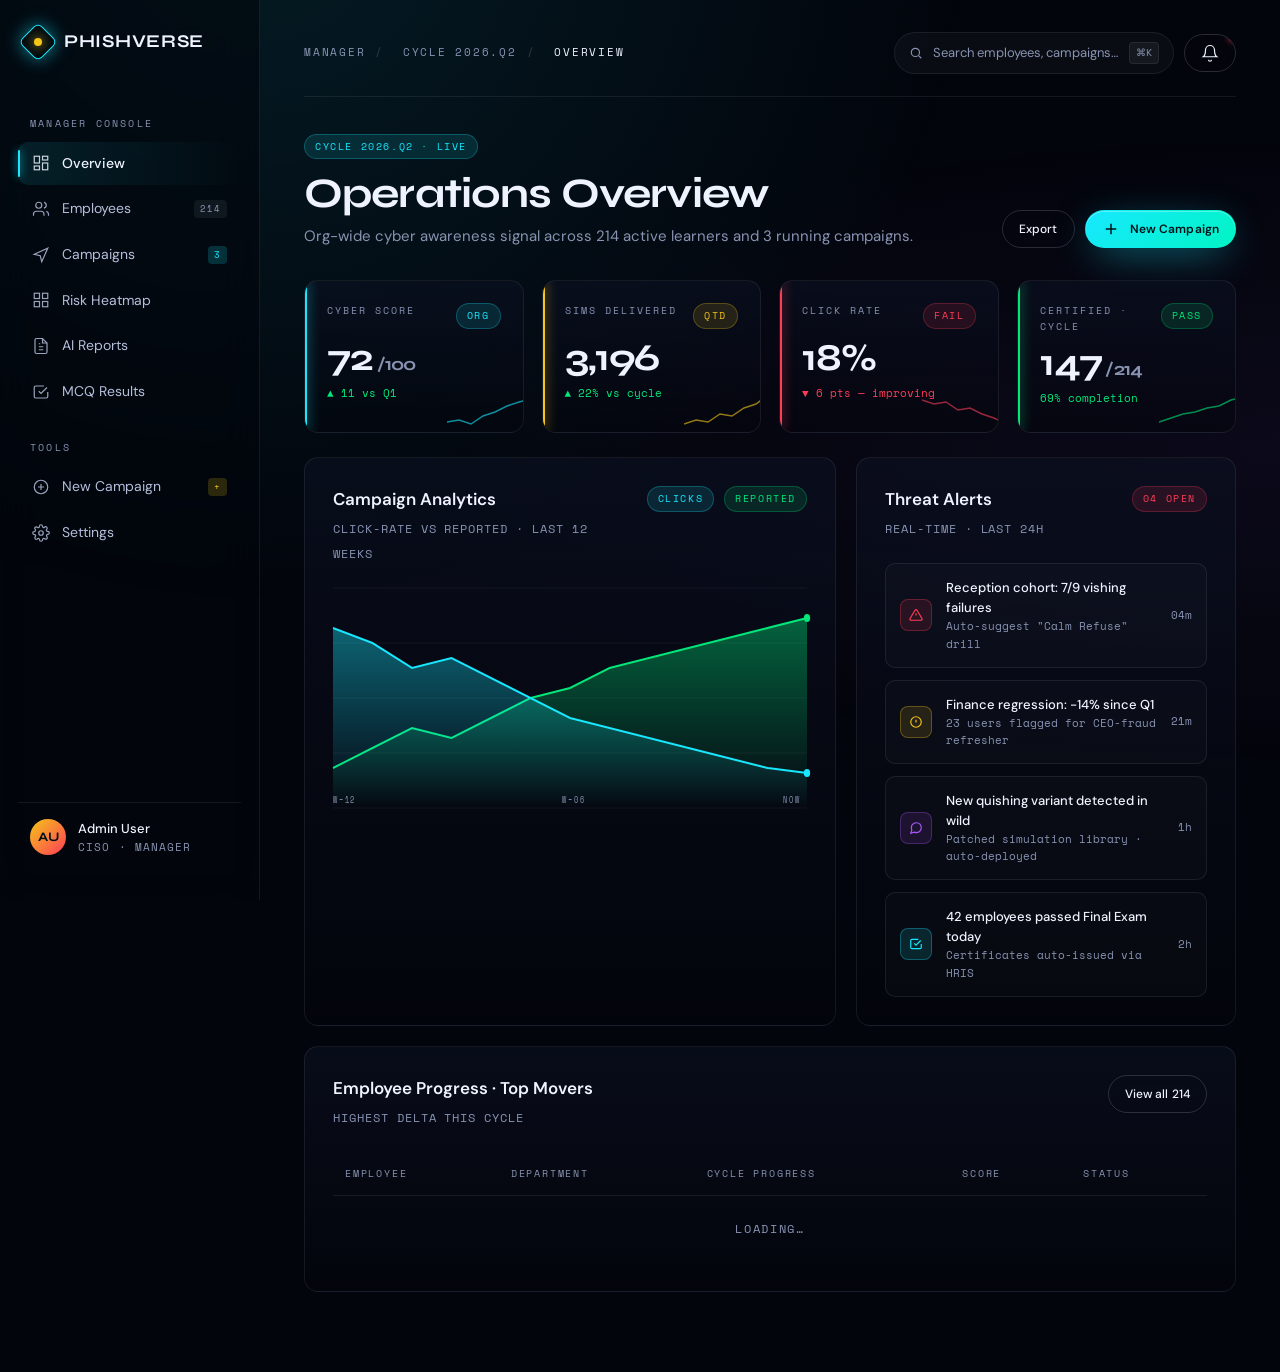
==== admin.html @ 8684eb07 "Phase 10: ML analytics + risk prediction integration" ====
<!doctype html>
<html lang="en">
<head>
<meta charset="utf-8" />
<meta name="viewport" content="width=device-width,initial-scale=1" />
<title>PHISHVERSE — Manager Portal</title>

<link rel="preconnect" href="https://fonts.googleapis.com" />
<link rel="preconnect" href="https://fonts.gstatic.com" crossorigin />
<link href="https://fonts.googleapis.com/css2?family=Syne:wght@500;600;700;800&family=DM+Sans:wght@400;500;600;700&family=Space+Mono:wght@400;700&display=swap" rel="stylesheet" />

<link rel="stylesheet" href="styles.css" />

<style>
  /* admin-specific */
  .kpi-grid {
    display: grid;
    grid-template-columns: repeat(4, 1fr);
    gap: 18px;
    margin-bottom: 24px;
  }
  @media (max-width: 1100px) { .kpi-grid { grid-template-columns: repeat(2, 1fr); } }
  @media (max-width: 600px)  { .kpi-grid { grid-template-columns: 1fr; } }

  .kpi {
    padding: 22px;
    border-radius: var(--radius-md);
    background: linear-gradient(180deg, rgba(11,16,32,0.7), rgba(3,5,12,0.5));
    border: 1px solid var(--line);
    position: relative;
    overflow: hidden;
  }
  .kpi::before {
    content: '';
    position: absolute;
    top: 0; left: 0;
    width: 2px; height: 100%;
    background: var(--cyan);
    box-shadow: 0 0 12px var(--cyan);
  }
  .kpi.gold::before { background: var(--gold); box-shadow: 0 0 12px var(--gold); }
  .kpi.green::before { background: var(--green); box-shadow: 0 0 12px var(--green); }
  .kpi.red::before { background: var(--red); box-shadow: 0 0 12px var(--red); }
  .kpi-top { display: flex; justify-content: space-between; align-items: flex-start; }
  .kpi-label { font-family: var(--font-mono); font-size: 10px; letter-spacing: 0.2em; text-transform: uppercase; color: var(--muted); }
  .kpi-val { font-family: var(--font-display); font-size: 38px; font-weight: 700; letter-spacing: -0.02em; margin-top: 10px; line-height: 1; }
  .kpi-trend { font-family: var(--font-mono); font-size: 11px; color: var(--green); margin-top: 8px; display: inline-flex; align-items: center; gap: 4px; }
  .kpi-trend.down { color: var(--red); }
  .kpi-spark { position: absolute; right: -4px; bottom: 0; opacity: 0.6; }

  .panel-grid {
    display: grid;
    grid-template-columns: 1.4fr 1fr;
    gap: 20px;
  }
  @media (max-width: 1100px) { .panel-grid { grid-template-columns: 1fr; } }

  /* Risk heatmap blocks */
  .heatmap {
    display: grid;
    grid-template-columns: repeat(5, 1fr);
    gap: 10px;
  }
  .heat-cell {
    aspect-ratio: 1.4 / 1;
    border-radius: 10px;
    padding: 14px;
    display: flex;
    flex-direction: column;
    justify-content: space-between;
    border: 1px solid var(--line);
    transition: transform 0.25s, border-color 0.25s;
    cursor: none;
    position: relative;
    overflow: hidden;
  }
  .heat-cell:hover { transform: translateY(-3px); }
  .heat-cell .dep { font-size: 13px; font-weight: 500; }
  .heat-cell .pct { font-family: var(--font-display); font-size: 28px; font-weight: 700; }
  .heat-cell .micro { font-family: var(--font-mono); font-size: 10px; letter-spacing: 0.12em; text-transform: uppercase; opacity: 0.7; }
  .heat-cell.t5 { background: linear-gradient(180deg, rgba(255,61,87,0.22), rgba(255,61,87,0.06)); border-color: rgba(255,61,87,0.5); color: #FFE5EA; }
  .heat-cell.t5 .pct { color: var(--red); }
  .heat-cell.t4 { background: linear-gradient(180deg, rgba(245,197,24,0.22), rgba(245,197,24,0.04)); border-color: rgba(245,197,24,0.5); color: #FFF1B8; }
  .heat-cell.t4 .pct { color: var(--gold); }
  .heat-cell.t3 { background: linear-gradient(180deg, rgba(168,85,247,0.18), rgba(168,85,247,0.04)); border-color: rgba(168,85,247,0.4); color: #ECDDFE; }
  .heat-cell.t3 .pct { color: var(--purple); }
  .heat-cell.t2 { background: linear-gradient(180deg, rgba(24,232,255,0.16), rgba(24,232,255,0.04)); border-color: rgba(24,232,255,0.4); color: #DDF7FF; }
  .heat-cell.t2 .pct { color: var(--cyan); }
  .heat-cell.t1 { background: linear-gradient(180deg, rgba(0,232,122,0.18), rgba(0,232,122,0.04)); border-color: rgba(0,232,122,0.4); color: #D7FBE7; }
  .heat-cell.t1 .pct { color: var(--green); }
  @media (max-width: 900px) { .heatmap { grid-template-columns: repeat(2, 1fr); } }

  /* Tables */
  .data-table {
    width: 100%;
    border-collapse: collapse;
    font-size: 13px;
  }
  .data-table th {
    text-align: left;
    font-family: var(--font-mono);
    font-size: 10px;
    letter-spacing: 0.18em;
    text-transform: uppercase;
    color: var(--muted);
    font-weight: 400;
    padding: 14px 12px;
    border-bottom: 1px solid var(--line);
  }
  .data-table td {
    padding: 14px 12px;
    border-bottom: 1px solid var(--line);
    vertical-align: middle;
  }
  .data-table tr:hover td { background: rgba(239,243,255,0.02); }
  .data-table .uname { display: flex; align-items: center; gap: 12px; }
  .data-table .uname .av {
    width: 32px; height: 32px;
    border-radius: 50%;
    display: grid; place-items: center;
    font-family: var(--font-display);
    font-size: 12px;
    color: #001218;
    font-weight: 700;
    flex-shrink: 0;
  }
  .data-table .uname .name-block .nm { font-weight: 500; }
  .data-table .uname .name-block .em { font-size: 11px; color: var(--muted); font-family: var(--font-mono); }
  .mini-bar {
    height: 4px;
    width: 80px;
    background: rgba(239,243,255,0.08);
    border-radius: 999px;
    overflow: hidden;
    display: inline-block;
    vertical-align: middle;
    margin-right: 8px;
  }
  .mini-bar > i { display: block; height: 100%; border-radius: 999px; }

  /* Threat feed */
  .feed { display: flex; flex-direction: column; gap: 12px; }
  .feed-item {
    display: grid;
    grid-template-columns: 32px 1fr auto;
    gap: 14px;
    align-items: center;
    padding: 14px;
    border-radius: 10px;
    background: rgba(239,243,255,0.02);
    border: 1px solid var(--line);
  }
  .feed-icon {
    width: 32px; height: 32px;
    border-radius: 8px;
    display: grid; place-items: center;
    flex-shrink: 0;
  }
  .feed-item .ttl { font-size: 13px; font-weight: 500; }
  .feed-item .when { font-family: var(--font-mono); font-size: 11px; color: var(--muted); }

  /* Sparkline */
  .chart {
    height: 220px;
    position: relative;
  }
  .chart svg { width: 100%; height: 100%; overflow: visible; }
  .chart .grid line { stroke: rgba(239,243,255,0.06); }
  .chart .axis-label { font-family: var(--font-mono); font-size: 9px; letter-spacing: 0.2em; fill: var(--muted); text-transform: uppercase; }

  .screen { display: none; }
  .screen.show { display: block; animation: rise 0.4s cubic-bezier(.2,.7,.2,1); }

  .grid-two { display: grid; grid-template-columns: 1fr 1fr; gap: 20px; }
  .grid-three { display: grid; grid-template-columns: repeat(3, 1fr); gap: 18px; }
  @media (max-width: 900px) { .grid-two, .grid-three { grid-template-columns: 1fr; } }

  /* New campaign builder */
  .builder-grid { display: grid; grid-template-columns: 1.4fr 1fr; gap: 24px; }
  @media (max-width: 1100px) { .builder-grid { grid-template-columns: 1fr; } }

  .chip-group { display: flex; flex-wrap: wrap; gap: 8px; }
  .chip {
    padding: 9px 14px;
    border-radius: 999px;
    border: 1px solid var(--line);
    background: rgba(239,243,255,0.02);
    font-size: 12px;
    color: var(--text);
    font-family: inherit;
    cursor: none;
    transition: all 0.2s;
  }
  .chip:hover { background: rgba(239,243,255,0.06); }
  .chip.on {
    background: rgba(24,232,255,0.12);
    border-color: rgba(24,232,255,0.5);
    color: var(--cyan);
    box-shadow: 0 0 12px rgba(24,232,255,0.2);
  }

  .difficulty-row { display: flex; gap: 8px; }
  .difficulty-row .chip { flex: 1; text-align: center; }

  .ai-preview {
    padding: 24px;
    border-radius: var(--radius-md);
    background:
      radial-gradient(circle at 100% 0%, rgba(168,85,247,0.12), transparent 60%),
      linear-gradient(180deg, rgba(11,16,32,0.8), rgba(3,5,12,0.6));
    border: 1px solid rgba(168,85,247,0.25);
    position: relative;
    overflow: hidden;
    min-height: 100%;
  }
  .ai-preview h4 { font-family: var(--font-body); font-size: 14px; font-weight: 600; margin-bottom: 10px; }
  .ai-preview .mono-body {
    font-family: var(--font-mono);
    font-size: 12px;
    line-height: 1.9;
    color: #C7D0E8;
    letter-spacing: 0.02em;
    margin: 14px 0;
  }
  .ai-preview .typing::after {
    content: '_';
    color: var(--cyan);
    animation: blink 1s steps(1) infinite;
  }
  @keyframes blink { 50% { opacity: 0; } }

  /* MCQ results bars */
  .question-row {
    display: grid;
    grid-template-columns: 80px 1fr 80px 80px;
    align-items: center;
    gap: 16px;
    padding: 14px 0;
    border-bottom: 1px solid var(--line);
    font-size: 13px;
  }
  .question-row:last-child { border-bottom: none; }
  .question-row .q-num { font-family: var(--font-mono); font-size: 11px; color: var(--muted); }
  .question-row .q-bar-wrap { display: flex; flex-direction: column; gap: 4px; }
  .question-row .q-stats { font-family: var(--font-mono); font-size: 10px; letter-spacing: 0.12em; color: var(--muted); }

  /* Settings */
  .setting-row {
    display: grid;
    grid-template-columns: 1fr auto;
    align-items: center;
    gap: 20px;
    padding: 18px 0;
    border-bottom: 1px solid var(--line);
  }
  .setting-row:last-child { border-bottom: none; }
  .setting-row .title { font-size: 14px; font-weight: 500; }
  .setting-row .desc { font-size: 12px; color: var(--muted); margin-top: 2px; }
  .toggle {
    width: 42px; height: 24px;
    background: rgba(239,243,255,0.08);
    border-radius: 999px;
    position: relative;
    cursor: none;
    border: 1px solid var(--line);
    transition: background 0.2s;
  }
  .toggle::after {
    content: '';
    position: absolute;
    top: 2px; left: 2px;
    width: 18px; height: 18px;
    background: var(--text);
    border-radius: 50%;
    transition: left 0.2s, background 0.2s;
  }
  .toggle.on { background: rgba(24,232,255,0.3); border-color: rgba(24,232,255,0.4); }
  .toggle.on::after { left: 20px; background: var(--cyan); box-shadow: 0 0 8px var(--cyan); }

  .hamb {
    display: none;
    width: 36px; height: 36px;
    border-radius: 8px;
    border: 1px solid var(--line);
    background: transparent;
    color: var(--text);
    place-items: center;
  }
  @media (max-width: 760px) { .hamb { display: grid; } }
</style>
</head>
<body>

<div class="portal-shell">

  <!-- ───── Sidebar ───── -->
  <aside class="sidebar">
    <a href="index.html" class="brand">
      <span class="brand-mark"></span>
      <span>PHISHVERSE</span>
    </a>

    <div class="sidebar-section">Manager Console</div>
    <a href="#overview" class="sidebar-link nav-item active" data-screen="overview">
      <svg viewBox="0 0 24 24" fill="none" stroke="currentColor" stroke-width="1.6"><rect x="3" y="3" width="7" height="9"/><rect x="14" y="3" width="7" height="5"/><rect x="14" y="12" width="7" height="9"/><rect x="3" y="16" width="7" height="5"/></svg>
      Overview
    </a>
    <a href="#employees" class="sidebar-link nav-item" data-screen="employees">
      <svg viewBox="0 0 24 24" fill="none" stroke="currentColor" stroke-width="1.6"><path d="M16 21v-2a4 4 0 00-4-4H6a4 4 0 00-4 4v2"/><circle cx="9" cy="7" r="4"/><path d="M22 21v-2a4 4 0 00-3-3.87M16 3.13a4 4 0 010 7.75"/></svg>
      Employees
      <span class="badge">214</span>
    </a>
    <a href="#campaigns" class="sidebar-link nav-item" data-screen="campaigns">
      <svg viewBox="0 0 24 24" fill="none" stroke="currentColor" stroke-width="1.6"><path d="M3 11l18-8-8 18-2-8-8-2z"/></svg>
      Campaigns
      <span class="badge active">3</span>
    </a>
    <a href="#heatmap" class="sidebar-link nav-item" data-screen="heatmap">
      <svg viewBox="0 0 24 24" fill="none" stroke="currentColor" stroke-width="1.6"><rect x="3" y="3" width="7" height="7"/><rect x="14" y="3" width="7" height="7"/><rect x="3" y="14" width="7" height="7"/><rect x="14" y="14" width="7" height="7"/></svg>
      Risk Heatmap
    </a>
    <a href="#reports" class="sidebar-link nav-item" data-screen="reports">
      <svg viewBox="0 0 24 24" fill="none" stroke="currentColor" stroke-width="1.6"><path d="M14 2H6a2 2 0 00-2 2v16a2 2 0 002 2h12a2 2 0 002-2V8z"/><path d="M14 2v6h6M9 13h6M9 17h6M9 9h2"/></svg>
      AI Reports
    </a>
    <a href="#mcq" class="sidebar-link nav-item" data-screen="mcq">
      <svg viewBox="0 0 24 24" fill="none" stroke="currentColor" stroke-width="1.6"><path d="M9 11l3 3 8-8"/><path d="M21 12v6a2 2 0 01-2 2H5a2 2 0 01-2-2V6a2 2 0 012-2h11"/></svg>
      MCQ Results
    </a>

    <div class="sidebar-section">Tools</div>
    <a href="#new" class="sidebar-link nav-item" data-screen="new">
      <svg viewBox="0 0 24 24" fill="none" stroke="currentColor" stroke-width="1.6"><circle cx="12" cy="12" r="9"/><path d="M12 8v8M8 12h8"/></svg>
      New Campaign
      <span class="badge" style="background:rgba(245,197,24,0.18); color:var(--gold);">+</span>
    </a>
    <a href="#settings" class="sidebar-link nav-item" data-screen="settings">
      <svg viewBox="0 0 24 24" fill="none" stroke="currentColor" stroke-width="1.6"><circle cx="12" cy="12" r="3"/><path d="M19.4 15a1.65 1.65 0 00.33 1.82l.06.06a2 2 0 11-2.83 2.83l-.06-.06a1.65 1.65 0 00-1.82-.33 1.65 1.65 0 00-1 1.51V21a2 2 0 11-4 0v-.09a1.65 1.65 0 00-1-1.51 1.65 1.65 0 00-1.82.33l-.06.06a2 2 0 11-2.83-2.83l.06-.06a1.65 1.65 0 00.33-1.82 1.65 1.65 0 00-1.51-1H3a2 2 0 110-4h.09a1.65 1.65 0 001.51-1 1.65 1.65 0 00-.33-1.82l-.06-.06a2 2 0 112.83-2.83l.06.06a1.65 1.65 0 001.82.33h0a1.65 1.65 0 001-1.51V3a2 2 0 114 0v.09a1.65 1.65 0 001 1.51h0a1.65 1.65 0 001.82-.33l.06-.06a2 2 0 112.83 2.83l-.06.06a1.65 1.65 0 00-.33 1.82v0a1.65 1.65 0 001.51 1H21a2 2 0 110 4h-.09a1.65 1.65 0 00-1.51 1z"/></svg>
      Settings
    </a>

    <div class="sidebar-footer">
      <div class="avatar" style="background: linear-gradient(135deg, var(--gold), var(--red));">AU</div>
      <div>
        <div class="name">Admin User</div>
        <div class="role">CISO · Manager</div>
      </div>
    </div>
  </aside>

  <!-- ───── Main ───── -->
  <main class="portal-main">

    <div class="portal-topbar">
      <div style="display:flex; gap:14px; align-items:center;">
        <button class="hamb" onclick="PV.toggleSidebar()" aria-label="Menu">
          <svg width="18" height="18" viewBox="0 0 24 24" fill="none" stroke="currentColor" stroke-width="2"><path d="M3 6h18M3 12h18M3 18h18"/></svg>
        </button>
        <div class="crumbs">
          <span>Manager</span><span class="sep">/</span>
          <span>Cycle 2026.Q2</span><span class="sep">/</span>
          <span class="cur" id="crumbCur">Overview</span>
        </div>
      </div>
      <div style="display:flex; gap:10px; align-items:center;">
        <div class="search-pill">
          <svg width="14" height="14" viewBox="0 0 24 24" fill="none" stroke="currentColor" stroke-width="2"><circle cx="11" cy="11" r="7"/><path d="M21 21l-4-4"/></svg>
          <span>Search employees, campaigns…</span>
          <kbd>⌘K</kbd>
        </div>
        <button class="btn ghost sm" style="position:relative;">
          <svg class="btn-icon" viewBox="0 0 24 24" fill="none" stroke="currentColor" stroke-width="1.6"><path d="M6 8a6 6 0 0112 0c0 7 3 9 3 9H3s3-2 3-9"/><path d="M10 21a2 2 0 004 0"/></svg>
          <span style="position:absolute; top:-2px; right:-2px; width:8px; height:8px; background:var(--red); border-radius:50%; box-shadow: 0 0 6px var(--red);"></span>
        </button>
      </div>
    </div>

    <!-- ────── OVERVIEW ────── -->
    <section class="screen show" id="screen-overview">
      <div class="page-head">
        <div>
          <span class="tag cyan">CYCLE 2026.Q2 · LIVE</span>
          <h1 style="margin-top:14px;">Operations Overview</h1>
          <p class="lede">Org-wide cyber awareness signal across 214 active learners and 3 running campaigns.</p>
        </div>
        <div class="page-head-actions">
          <button class="btn ghost sm">Export</button>
          <button class="btn primary sm" onclick="showScreen('new')">
            <svg class="btn-icon" viewBox="0 0 24 24" fill="none" stroke="currentColor" stroke-width="2"><path d="M12 5v14M5 12h14"/></svg>
            New Campaign
          </button>
        </div>
      </div>

      <!-- KPIs -->
      <div class="kpi-grid">
        <div class="kpi reveal">
          <div class="kpi-top"><span class="kpi-label">CYBER SCORE</span><span class="tag cyan">ORG</span></div>
          <div class="kpi-val"><span data-counter data-target="72">0</span><span style="color:var(--muted); font-size:18px;"> /100</span></div>
          <div class="kpi-trend">▲ 11 vs Q1</div>
          <svg class="kpi-spark" width="80" height="40" viewBox="0 0 80 40"><polyline points="0,30 12,28 24,32 36,24 48,20 60,14 72,10 80,8" fill="none" stroke="var(--cyan)" stroke-width="1.5" /></svg>
        </div>
        <div class="kpi gold reveal delay-1">
          <div class="kpi-top"><span class="kpi-label">SIMS DELIVERED</span><span class="tag gold">QTD</span></div>
          <div class="kpi-val"><span data-counter data-target="3210">0</span></div>
          <div class="kpi-trend">▲ 22% vs cycle</div>
          <svg class="kpi-spark" width="80" height="40" viewBox="0 0 80 40"><polyline points="0,32 12,28 24,30 36,22 48,24 60,16 72,12 80,6" fill="none" stroke="var(--gold)" stroke-width="1.5" /></svg>
        </div>
        <div class="kpi red reveal delay-2">
          <div class="kpi-top"><span class="kpi-label">CLICK RATE</span><span class="tag red">FAIL</span></div>
          <div class="kpi-val"><span data-counter data-target="18" data-suffix="%">0%</span></div>
          <div class="kpi-trend down">▼ 6 pts &mdash; improving</div>
          <svg class="kpi-spark" width="80" height="40" viewBox="0 0 80 40"><polyline points="0,8 12,12 24,10 36,18 48,16 60,22 72,26 80,30" fill="none" stroke="var(--red)" stroke-width="1.5" /></svg>
        </div>
        <div class="kpi green reveal delay-3">
          <div class="kpi-top"><span class="kpi-label">CERTIFIED · CYCLE</span><span class="tag green">PASS</span></div>
          <div class="kpi-val"><span data-counter data-target="148">0</span><span style="color:var(--muted); font-size:18px;"> /214</span></div>
          <div class="kpi-trend">69% completion</div>
          <svg class="kpi-spark" width="80" height="40" viewBox="0 0 80 40"><polyline points="0,30 12,26 24,22 36,20 48,16 60,14 72,8 80,6" fill="none" stroke="var(--green)" stroke-width="1.5" /></svg>
        </div>
      </div>

      <div class="panel-grid">
        <!-- Campaign chart -->
        <div class="card reveal">
          <div class="card-head"><div><h3>Campaign Analytics</h3><span class="sub">Click-rate vs reported · last 12 weeks</span></div>
            <div style="display:flex; gap:10px;">
              <span class="tag cyan">CLICKS</span>
              <span class="tag green">REPORTED</span>
            </div>
          </div>
          <div class="chart">
            <svg viewBox="0 0 600 220" preserveAspectRatio="none">
              <defs>
                <linearGradient id="grdClick" x1="0" x2="0" y1="0" y2="1">
                  <stop offset="0" stop-color="rgba(24,232,255,0.4)"/>
                  <stop offset="1" stop-color="rgba(24,232,255,0)"/>
                </linearGradient>
                <linearGradient id="grdRep" x1="0" x2="0" y1="0" y2="1">
                  <stop offset="0" stop-color="rgba(0,232,122,0.4)"/>
                  <stop offset="1" stop-color="rgba(0,232,122,0)"/>
                </linearGradient>
              </defs>
              <g class="grid">
                <line x1="0" y1="0" x2="600" y2="0"/>
                <line x1="0" y1="55" x2="600" y2="55"/>
                <line x1="0" y1="110" x2="600" y2="110"/>
                <line x1="0" y1="165" x2="600" y2="165"/>
                <line x1="0" y1="220" x2="600" y2="220" stroke="rgba(239,243,255,0.12)"/>
              </g>
              <!-- Reported area -->
              <path d="M0,180 L50,160 L100,140 L150,150 L200,130 L250,110 L300,100 L350,80 L400,70 L450,60 L500,50 L550,40 L600,30 L600,220 L0,220 Z" fill="url(#grdRep)"/>
              <path d="M0,180 L50,160 L100,140 L150,150 L200,130 L250,110 L300,100 L350,80 L400,70 L450,60 L500,50 L550,40 L600,30" fill="none" stroke="var(--green)" stroke-width="2"/>
              <!-- Click area -->
              <path d="M0,40 L50,55 L100,80 L150,70 L200,90 L250,110 L300,130 L350,140 L400,150 L450,160 L500,170 L550,180 L600,185 L600,220 L0,220 Z" fill="url(#grdClick)"/>
              <path d="M0,40 L50,55 L100,80 L150,70 L200,90 L250,110 L300,130 L350,140 L400,150 L450,160 L500,170 L550,180 L600,185" fill="none" stroke="var(--cyan)" stroke-width="2"/>
              <!-- end markers -->
              <circle cx="600" cy="30" r="4" fill="var(--green)"/>
              <circle cx="600" cy="185" r="4" fill="var(--cyan)"/>
              <!-- axis labels -->
              <g class="axis-label">
                <text x="0" y="215">W&minus;12</text>
                <text x="290" y="215">W&minus;06</text>
                <text x="570" y="215">NOW</text>
              </g>
            </svg>
          </div>
        </div>

        <!-- Threat feed -->
        <div class="card reveal delay-1">
          <div class="card-head"><div><h3>Threat Alerts</h3><span class="sub">Real-time · last 24h</span></div><span class="tag red">04 OPEN</span></div>
          <div class="feed">
            <div class="feed-item">
              <div class="feed-icon" style="background:rgba(255,61,87,0.12); color:var(--red); border:1px solid rgba(255,61,87,0.3);">
                <svg width="14" height="14" viewBox="0 0 24 24" fill="none" stroke="currentColor" stroke-width="2"><path d="M12 9v4M12 17h.01"/><path d="M10.29 3.86L1.82 18a2 2 0 001.71 3h16.94a2 2 0 001.71-3L13.71 3.86a2 2 0 00-3.42 0z"/></svg>
              </div>
              <div><div class="ttl">Reception cohort: 7/9 vishing failures</div><div class="when" style="color:var(--muted);">Auto-suggest "Calm Refuse" drill</div></div>
              <span class="when">04m</span>
            </div>
            <div class="feed-item">
              <div class="feed-icon" style="background:rgba(245,197,24,0.12); color:var(--gold); border:1px solid rgba(245,197,24,0.3);">
                <svg width="14" height="14" viewBox="0 0 24 24" fill="none" stroke="currentColor" stroke-width="2"><circle cx="12" cy="12" r="9"/><path d="M12 8v5M12 17h.01"/></svg>
              </div>
              <div><div class="ttl">Finance regression: &minus;14% since Q1</div><div class="when" style="color:var(--muted);">23 users flagged for CEO-fraud refresher</div></div>
              <span class="when">21m</span>
            </div>
            <div class="feed-item">
              <div class="feed-icon" style="background:rgba(168,85,247,0.12); color:var(--purple); border:1px solid rgba(168,85,247,0.3);">
                <svg width="14" height="14" viewBox="0 0 24 24" fill="none" stroke="currentColor" stroke-width="2"><path d="M21 11.5a8.38 8.38 0 01-.9 3.8 8.5 8.5 0 01-7.6 4.7 8.38 8.38 0 01-3.8-.9L3 21l1.9-5.7a8.38 8.38 0 01-.9-3.8 8.5 8.5 0 014.7-7.6 8.38 8.38 0 013.8-.9h.5a8.48 8.48 0 018 8v.5z"/></svg>
              </div>
              <div><div class="ttl">New quishing variant detected in wild</div><div class="when" style="color:var(--muted);">Patched simulation library &middot; auto-deployed</div></div>
              <span class="when">1h</span>
            </div>
            <div class="feed-item">
              <div class="feed-icon" style="background:rgba(24,232,255,0.12); color:var(--cyan); border:1px solid rgba(24,232,255,0.3);">
                <svg width="14" height="14" viewBox="0 0 24 24" fill="none" stroke="currentColor" stroke-width="2"><path d="M9 11l3 3 8-8"/><path d="M21 12v6a2 2 0 01-2 2H5a2 2 0 01-2-2V6a2 2 0 012-2h11"/></svg>
              </div>
              <div><div class="ttl">42 employees passed Final Exam today</div><div class="when" style="color:var(--muted);">Certificates auto-issued via HRIS</div></div>
              <span class="when">2h</span>
            </div>
          </div>
        </div>
      </div>

      <div style="margin-top: 20px;">
        <div class="card reveal">
          <div class="card-head"><div><h3>Employee Progress · Top Movers</h3><span class="sub">Highest delta this cycle</span></div><a href="#employees" class="btn ghost sm" onclick="showScreen('employees'); return false;">View all 214</a></div>
          <table class="data-table">
            <thead><tr><th>Employee</th><th>Department</th><th>Cycle progress</th><th>Score</th><th>Status</th></tr></thead>
            <tbody id="overviewEmpBody">
              <tr><td colspan="5" style="text-align:center;color:var(--muted);padding:24px;font-family:var(--font-mono);font-size:12px;letter-spacing:0.14em;">LOADING…</td></tr>
            </tbody>
          </table>
        </div>
      </div>
    </section>

    <!-- ────── EMPLOYEES ────── -->
    <section class="screen" id="screen-employees">
      <div class="page-head">
        <div>
          <span class="tag cyan">214 ACTIVE</span>
          <h1 style="margin-top:14px;">Employees</h1>
          <p class="lede">Full roster across the 2026.Q2 cycle. Filter by department, risk band, or progress.</p>
        </div>
        <div class="page-head-actions">
          <button class="btn ghost sm">Invite</button>
          <button class="btn primary sm">Export CSV</button>
        </div>
      </div>

      <div class="card" style="padding:18px; margin-bottom:18px;">
        <div style="display:flex; gap:8px; flex-wrap:wrap;">
          <button class="chip on">All · 214</button>
          <button class="chip">Finance · 42</button>
          <button class="chip">Reception · 18</button>
          <button class="chip">HR · 24</button>
          <button class="chip">IT · 36</button>
          <button class="chip">Marketing · 28</button>
          <button class="chip">Engineering · 66</button>
        </div>
      </div>

      <div class="card" style="padding:0; overflow:hidden;">
        <table class="data-table" style="width:100%;">
          <thead>
            <tr>
              <th style="padding-left:28px;">Employee</th>
              <th>Department</th>
              <th>Bias Profile</th>
              <th>Progress</th>
              <th>Score</th>
              <th>Stage</th>
              <th style="padding-right:28px;"></th>
            </tr>
          </thead>
          <tbody id="empBody"></tbody>
        </table>
      </div>
    </section>

    <!-- ────── CAMPAIGNS ────── -->
    <section class="screen" id="screen-campaigns">
      <div class="page-head">
        <div>
          <span class="tag gold">3 LIVE · 2 SCHEDULED</span>
          <h1 style="margin-top:14px;">Campaigns</h1>
          <p class="lede">AI-authored attack simulations scoped per department, attack type, and difficulty.</p>
        </div>
        <div class="page-head-actions">
          <button class="btn primary sm" onclick="showScreen('new')">
            <svg class="btn-icon" viewBox="0 0 24 24" fill="none" stroke="currentColor" stroke-width="2"><path d="M12 5v14M5 12h14"/></svg>
            New Campaign
          </button>
        </div>
      </div>

      <div class="grid-three">
        <article class="card glow-card" style="cursor:none;">
          <div class="card-head"><div><h3>Q2 Treasury Cohort</h3><span class="sub">Industry · Banking</span></div><span class="tag cyan">RUNNING</span></div>
          <div style="margin-bottom: 18px;"><span class="tag muted">CEO&nbsp;Fraud</span> <span class="tag muted">Vishing</span> <span class="tag muted">Quishing</span></div>
          <div style="display:flex; flex-direction:column; gap:14px;">
            <div>
              <div style="display:flex; justify-content:space-between; font-size:12px; margin-bottom:6px;"><span>Engaged</span><span class="mono" style="color:var(--cyan);">68 / 84</span></div>
              <div class="bar"><div class="bar-fill" data-w="81"></div></div>
            </div>
            <div>
              <div style="display:flex; justify-content:space-between; font-size:12px; margin-bottom:6px;"><span>Click rate</span><span class="mono" style="color:var(--red);">23%</span></div>
              <div class="bar"><div class="bar-fill red" data-w="23"></div></div>
            </div>
          </div>
          <div style="margin-top:18px; padding-top:14px; border-top:1px solid var(--line); font-family:var(--font-mono); font-size:11px; color:var(--muted); letter-spacing:0.1em;">DAY 7 / 14</div>
        </article>

        <article class="card glow-card">
          <div class="card-head"><div><h3>Reception · Voice Drills</h3><span class="sub">Industry · Hospitality</span></div><span class="tag red">CRITICAL</span></div>
          <div style="margin-bottom: 18px;"><span class="tag muted">Vishing</span> <span class="tag muted">HR&nbsp;Authority</span></div>
          <div style="display:flex; flex-direction:column; gap:14px;">
            <div>
              <div style="display:flex; justify-content:space-between; font-size:12px; margin-bottom:6px;"><span>Engaged</span><span class="mono" style="color:var(--cyan);">18 / 18</span></div>
              <div class="bar"><div class="bar-fill" data-w="100"></div></div>
            </div>
            <div>
              <div style="display:flex; justify-content:space-between; font-size:12px; margin-bottom:6px;"><span>Click rate</span><span class="mono" style="color:var(--red);">78%</span></div>
              <div class="bar"><div class="bar-fill red" data-w="78"></div></div>
            </div>
          </div>
          <div style="margin-top:18px; padding-top:14px; border-top:1px solid var(--line); font-family:var(--font-mono); font-size:11px; color:var(--muted); letter-spacing:0.1em;">DAY 11 / 14</div>
        </article>

        <article class="card glow-card">
          <div class="card-head"><div><h3>Marketing · Brand Spoof</h3><span class="sub">Industry · SaaS</span></div><span class="tag gold">RUNNING</span></div>
          <div style="margin-bottom: 18px;"><span class="tag muted">Email</span> <span class="tag muted">QR&nbsp;Phishing</span></div>
          <div style="display:flex; flex-direction:column; gap:14px;">
            <div>
              <div style="display:flex; justify-content:space-between; font-size:12px; margin-bottom:6px;"><span>Engaged</span><span class="mono" style="color:var(--cyan);">22 / 28</span></div>
              <div class="bar"><div class="bar-fill gold" data-w="78"></div></div>
            </div>
            <div>
              <div style="display:flex; justify-content:space-between; font-size:12px; margin-bottom:6px;"><span>Click rate</span><span class="mono" style="color:var(--gold);">42%</span></div>
              <div class="bar"><div class="bar-fill gold" data-w="42"></div></div>
            </div>
          </div>
          <div style="margin-top:18px; padding-top:14px; border-top:1px solid var(--line); font-family:var(--font-mono); font-size:11px; color:var(--muted); letter-spacing:0.1em;">DAY 4 / 10</div>
        </article>

        <article class="card" style="border-style:dashed; cursor:none;" onclick="showScreen('new')">
          <div style="display:flex; flex-direction:column; align-items:center; justify-content:center; height:100%; text-align:center; padding:24px;">
            <div style="width:48px; height:48px; border-radius:50%; border:1px solid var(--line-strong); display:grid; place-items:center; color:var(--cyan); margin-bottom:14px;">
              <svg width="20" height="20" viewBox="0 0 24 24" fill="none" stroke="currentColor" stroke-width="1.6"><path d="M12 5v14M5 12h14"/></svg>
            </div>
            <h3 style="font-size:16px; font-family:var(--font-body); font-weight:500;">Author a new campaign</h3>
            <p style="font-size:13px; color:var(--muted); margin-top:6px;">AI-generated · industry-aware · ready in 90 seconds.</p>
          </div>
        </article>

        <article class="card">
          <div class="card-head"><div><h3>Eng · USB Drop</h3><span class="sub">Industry · Software</span></div><span class="tag purple">SCHEDULED</span></div>
          <p style="font-size:13px; color:var(--muted); margin: 8px 0 18px;">Physical "lost" branded drives placed in HQ common areas. Telemetry via HID detection.</p>
          <div style="display:flex; justify-content:space-between; font-family: var(--font-mono); font-size: 11px; color: var(--muted); letter-spacing: 0.12em;">
            <span>STARTS · 02 JUN</span>
            <span>66 SEATS</span>
          </div>
        </article>

        <article class="card">
          <div class="card-head"><div><h3>HR · Bonus Wave</h3><span class="sub">Industry · Cross-functional</span></div><span class="tag purple">SCHEDULED</span></div>
          <p style="font-size:13px; color:var(--muted); margin: 8px 0 18px;">Authority + reward trigger pairing — fake payroll/bonus letters timed to review windows.</p>
          <div style="display:flex; justify-content:space-between; font-family: var(--font-mono); font-size: 11px; color: var(--muted); letter-spacing: 0.12em;">
            <span>STARTS · 09 JUN</span>
            <span>214 SEATS</span>
          </div>
        </article>
      </div>
    </section>

    <!-- ────── HEATMAP ────── -->
    <section class="screen" id="screen-heatmap">
      <div class="page-head">
        <div>
          <span class="tag red">5 RISK ZONES</span>
          <h1 style="margin-top:14px;">Risk Heatmap</h1>
          <p class="lede">Department-level exposure based on simulation engagement, lecture completion, and bias profile.</p>
        </div>
      </div>

      <div class="card">
        <div class="card-head"><div><h3>By Department · Cycle 2026.Q2</h3><span class="sub">Composite risk score · 0&ndash;100</span></div></div>

        <div class="heatmap">
          <div class="heat-cell t5"><div><div class="dep">Reception</div><div class="micro">18 seats</div></div><div class="pct">91%</div></div>
          <div class="heat-cell t5"><div><div class="dep">Finance</div><div class="micro">42 seats</div></div><div class="pct">88%</div></div>
          <div class="heat-cell t4"><div><div class="dep">Marketing</div><div class="micro">28 seats</div></div><div class="pct">74%</div></div>
          <div class="heat-cell t3"><div><div class="dep">HR</div><div class="micro">24 seats</div></div><div class="pct">62%</div></div>
          <div class="heat-cell t1"><div><div class="dep">IT</div><div class="micro">36 seats</div></div><div class="pct">35%</div></div>

          <div class="heat-cell t4"><div><div class="dep">Procurement</div><div class="micro">14 seats</div></div><div class="pct">69%</div></div>
          <div class="heat-cell t3"><div><div class="dep">Legal</div><div class="micro">9 seats</div></div><div class="pct">58%</div></div>
          <div class="heat-cell t2"><div><div class="dep">Sales</div><div class="micro">31 seats</div></div><div class="pct">47%</div></div>
          <div class="heat-cell t2"><div><div class="dep">Engineering</div><div class="micro">66 seats</div></div><div class="pct">41%</div></div>
          <div class="heat-cell t1"><div><div class="dep">SecOps</div><div class="micro">7 seats</div></div><div class="pct">14%</div></div>
        </div>

        <div style="display:flex; justify-content:space-between; margin-top: 28px; padding-top: 20px; border-top: 1px solid var(--line); font-family: var(--font-mono); font-size: 10px; letter-spacing: 0.2em; color: var(--muted);">
          <span><span style="display:inline-block; width:10px; height:10px; background:var(--green); border-radius:3px; margin-right:6px; vertical-align:middle;"></span>HARDENED 0&ndash;39</span>
          <span><span style="display:inline-block; width:10px; height:10px; background:var(--cyan); border-radius:3px; margin-right:6px; vertical-align:middle;"></span>STABLE 40&ndash;54</span>
          <span><span style="display:inline-block; width:10px; height:10px; background:var(--purple); border-radius:3px; margin-right:6px; vertical-align:middle;"></span>MONITOR 55&ndash;65</span>
          <span><span style="display:inline-block; width:10px; height:10px; background:var(--gold); border-radius:3px; margin-right:6px; vertical-align:middle;"></span>ELEVATED 66&ndash;79</span>
          <span><span style="display:inline-block; width:10px; height:10px; background:var(--red); border-radius:3px; margin-right:6px; vertical-align:middle;"></span>CRITICAL 80+</span>
        </div>
      </div>

      <div class="grid-two" style="margin-top: 20px;">
        <div class="card">
          <div class="card-head"><div><h3>Top 5 At-Risk Cohorts</h3><span class="sub">Action recommended</span></div></div>
          <div style="display:flex; flex-direction:column; gap:14px;">
            <div>
              <div style="display:flex; justify-content:space-between; font-size:13px; margin-bottom:8px;"><span>Reception · vishing</span><span class="mono" style="color:var(--red);">91</span></div>
              <div class="bar"><div class="bar-fill red" data-w="91"></div></div>
            </div>
            <div>
              <div style="display:flex; justify-content:space-between; font-size:13px; margin-bottom:8px;"><span>Finance · CEO fraud</span><span class="mono" style="color:var(--red);">88</span></div>
              <div class="bar"><div class="bar-fill red" data-w="88"></div></div>
            </div>
            <div>
              <div style="display:flex; justify-content:space-between; font-size:13px; margin-bottom:8px;"><span>Marketing · brand spoof</span><span class="mono" style="color:var(--gold);">74</span></div>
              <div class="bar"><div class="bar-fill gold" data-w="74"></div></div>
            </div>
            <div>
              <div style="display:flex; justify-content:space-between; font-size:13px; margin-bottom:8px;"><span>Procurement · vendor swap</span><span class="mono" style="color:var(--gold);">69</span></div>
              <div class="bar"><div class="bar-fill gold" data-w="69"></div></div>
            </div>
            <div>
              <div style="display:flex; justify-content:space-between; font-size:13px; margin-bottom:8px;"><span>HR · onboarding spoof</span><span class="mono" style="color:var(--purple);">62</span></div>
              <div class="bar"><div class="bar-fill purple" data-w="62"></div></div>
            </div>
          </div>
        </div>

        <div class="card">
          <div class="card-head"><div><h3>Bias Vectors · Org-wide</h3><span class="sub">Average across 214 learners</span></div></div>
          <div class="bias-row" style="display:grid; grid-template-columns:130px 1fr 60px; align-items:center; gap:16px; margin-bottom:18px;">
            <span style="font-size:13px;">Urgency</span>
            <div class="bar"><div class="bar-fill red" data-w="68"></div></div>
            <span class="mono" style="font-size:12px; color: var(--red); text-align:right;">68</span>
          </div>
          <div class="bias-row" style="display:grid; grid-template-columns:130px 1fr 60px; align-items:center; gap:16px; margin-bottom:18px;">
            <span style="font-size:13px;">Authority</span>
            <div class="bar"><div class="bar-fill gold" data-w="74"></div></div>
            <span class="mono" style="font-size:12px; color: var(--gold); text-align:right;">74</span>
          </div>
          <div class="bias-row" style="display:grid; grid-template-columns:130px 1fr 60px; align-items:center; gap:16px; margin-bottom:18px;">
            <span style="font-size:13px;">Reward</span>
            <div class="bar"><div class="bar-fill purple" data-w="51"></div></div>
            <span class="mono" style="font-size:12px; color: var(--purple); text-align:right;">51</span>
          </div>
          <div class="bias-row" style="display:grid; grid-template-columns:130px 1fr 60px; align-items:center; gap:16px;">
            <span style="font-size:13px;">Fear</span>
            <div class="bar"><div class="bar-fill green" data-w="32"></div></div>
            <span class="mono" style="font-size:12px; color: var(--green); text-align:right;">32</span>
          </div>
        </div>
      </div>
    </section>

    <!-- ────── AI REPORTS ────── -->
    <section class="screen" id="screen-reports">
      <div class="page-head">
        <div>
          <span class="tag purple">GPT&nbsp;ENGINE · ACTIVE</span>
          <h1 style="margin-top:14px;">AI Reports</h1>
          <p class="lede">Executive summaries auto-written for board, audit, and ISO 27001 reporting. Refreshed nightly.</p>
        </div>
        <div class="page-head-actions">
          <button class="btn ghost sm">Schedule Email</button>
          <button class="btn primary sm">Generate Now</button>
        </div>
      </div>

      <div class="card" style="margin-bottom:18px;">
        <div class="card-head">
          <div><h3>Executive Brief · Cycle 2026.Q2</h3><span class="sub">Auto-written · 22 May 2026 · 04:21 GMT</span></div>
          <div style="display:flex; gap:8px;"><span class="tag purple">GPT</span><span class="tag muted">v4.2</span></div>
        </div>
        <p style="font-size: 15px; line-height: 1.7; color: #C7D0E8; margin: 0 0 18px;">
          The organisation's composite cyber awareness score climbed from 61 to <strong style="color:var(--cyan);">72</strong> this cycle &mdash; an 18% improvement driven primarily by hardening across the Engineering and SecOps cohorts. Click-through on simulated email phishing fell to 18%, well below the 24% industry benchmark.
        </p>
        <p style="font-size: 15px; line-height: 1.7; color: #C7D0E8; margin: 0 0 18px;">
          Three risk pockets remain. <strong style="color:var(--red);">Reception</strong> (91) and <strong style="color:var(--red);">Finance</strong> (88) failed the majority of voice-cloned helpdesk drills, with median resistance time under 60 seconds. <strong style="color:var(--gold);">Marketing</strong> showed elevated quishing exposure following an offsite event.
        </p>
        <p style="font-size: 15px; line-height: 1.7; color: #C7D0E8; margin: 0;">
          Recommended action: deploy the "Calm Refuse" drill bundle to Reception and Finance, schedule a quishing refresher for Marketing post-conference, and queue the standard Q3 cycle for 01 July 2026.
        </p>

        <div style="display:flex; gap:10px; margin-top: 28px; padding-top: 20px; border-top: 1px solid var(--line);">
          <button class="btn ghost sm">Export PDF</button>
          <button class="btn ghost sm">Share with board</button>
          <button class="btn ghost sm" style="margin-left:auto;">
            <svg class="btn-icon" viewBox="0 0 24 24" fill="none" stroke="currentColor" stroke-width="1.6"><polyline points="3 7 12 13 21 7"/><path d="M3 7v10a2 2 0 002 2h14a2 2 0 002-2V7"/><path d="M3 7l9-5 9 5"/></svg>
            Open in Mail
          </button>
        </div>
      </div>

      <div class="grid-two">
        <div class="card">
          <div class="card-head"><div><h3>Top Recommendations</h3><span class="sub">Prioritised by impact &middot; AI</span></div></div>
          <ol style="margin:0; padding-left:18px; color:#C7D0E8; font-size: 14px; line-height: 1.8;">
            <li>Deploy <strong>Calm Refuse</strong> bundle to Reception &amp; Finance (est. impact: &minus;42% vishing fail rate).</li>
            <li>Trigger CEO-fraud refresher for 23 flagged Finance users (est. cycle gain: +9 score).</li>
            <li>Add quishing module to Marketing onboarding (est. impact: &minus;28% click rate at offsites).</li>
            <li>Promote SecOps cohort to peer-mentor tier for cross-department drills.</li>
          </ol>
        </div>
        <div class="card">
          <div class="card-head"><div><h3>Compliance Mapping</h3><span class="sub">Coverage per framework</span></div></div>
          <div style="display:flex; flex-direction:column; gap:14px;">
            <div><div style="display:flex; justify-content:space-between; font-size:13px; margin-bottom:6px;"><span>ISO 27001 · A.7.2.2</span><span class="mono" style="color:var(--green);">100%</span></div><div class="bar"><div class="bar-fill green" data-w="100"></div></div></div>
            <div><div style="display:flex; justify-content:space-between; font-size:13px; margin-bottom:6px;"><span>NIST CSF · PR.AT</span><span class="mono" style="color:var(--green);">94%</span></div><div class="bar"><div class="bar-fill green" data-w="94"></div></div></div>
            <div><div style="display:flex; justify-content:space-between; font-size:13px; margin-bottom:6px;"><span>SOC 2 · CC1.4</span><span class="mono" style="color:var(--cyan);">88%</span></div><div class="bar"><div class="bar-fill" data-w="88"></div></div></div>
            <div><div style="display:flex; justify-content:space-between; font-size:13px; margin-bottom:6px;"><span>GDPR · Art. 32</span><span class="mono" style="color:var(--gold);">76%</span></div><div class="bar"><div class="bar-fill gold" data-w="76"></div></div></div>
          </div>
        </div>
      </div>
    </section>

    <!-- ────── MCQ RESULTS ────── -->
    <section class="screen" id="screen-mcq">
      <div class="page-head">
        <div>
          <span class="tag cyan">12-QUESTION&nbsp;ADAPTIVE</span>
          <h1 style="margin-top:14px;">MCQ Results</h1>
          <p class="lede">Question-level performance across all certified employees this cycle.</p>
        </div>
      </div>

      <div class="kpi-grid">
        <div class="kpi">
          <span class="kpi-label">PASS RATE</span>
          <div class="kpi-val"><span data-counter data-target="83" data-suffix="%">0%</span></div>
          <div class="kpi-trend">▲ 6 pts</div>
        </div>
        <div class="kpi gold">
          <span class="kpi-label">MEDIAN SCORE</span>
          <div class="kpi-val"><span data-counter data-target="9.2" data-decimals="1">0</span><span style="color:var(--muted); font-size:18px;"> /12</span></div>
          <div class="kpi-trend">▲ 1.1</div>
        </div>
        <div class="kpi red">
          <span class="kpi-label">WORST QUESTION</span>
          <div class="kpi-val">Q07</div>
          <div class="kpi-trend down">38% correct</div>
        </div>
        <div class="kpi green">
          <span class="kpi-label">RETAKE RATE</span>
          <div class="kpi-val"><span data-counter data-target="11" data-suffix="%">0%</span></div>
          <div class="kpi-trend down">▼ 4 pts</div>
        </div>
      </div>

      <div class="card">
        <div class="card-head"><div><h3>Question Breakdown</h3><span class="sub">% correct across 148 attempts</span></div></div>
        <div id="qBreakdown"></div>
      </div>
    </section>

    <!-- ────── NEW CAMPAIGN ────── -->
    <section class="screen" id="screen-new">
      <div class="page-head">
        <div>
          <span class="tag gold">CAMPAIGN&nbsp;BUILDER</span>
          <h1 style="margin-top:14px;">Author a new campaign</h1>
          <p class="lede">AI generates the email, vishing script, and landing page — grounded in your org's industry context.</p>
        </div>
      </div>

      <div class="builder-grid">
        <div class="card">
          <div style="display:flex; flex-direction:column; gap: 24px;">
            <div class="field">
              <label>Campaign name</label>
              <input class="input" value="Q2 Reception · Calm Refuse" />
            </div>

            <div class="field">
              <label>Domain</label>
              <select class="select" id="domainSelect">
                <option value="Finance">Finance — CEO Fraud + Email Phishing</option>
                <option value="HR">HR — Authority + Vishing</option>
                <option value="General" selected>General — All attack vectors</option>
              </select>
            </div>

            <div class="field">
              <label>Active attack vectors</label>
              <div class="chip-group" id="atkChips" style="pointer-events:none;opacity:0.7;">
                <span class="chip on">Email Phishing</span>
                <span class="chip on">CEO Fraud</span>
                <span class="chip on">Vishing</span>
                <span class="chip on">QR Phishing</span>
                <span class="chip on">USB Attack</span>
                <span class="chip on">HR Authority</span>
              </div>
              <p style="font-size:11px;color:var(--muted);margin-top:8px;font-family:var(--font-mono);letter-spacing:0.1em;">EVENTS ARE SET BY DOMAIN — CANNOT BE OVERRIDDEN</p>
            </div>

            <div class="field">
              <label>Difficulty</label>
              <div class="difficulty-row" id="diffRow">
                <button class="chip" data-diff>Onboarding</button>
                <button class="chip on" data-diff>Standard</button>
                <button class="chip" data-diff>Elevated</button>
                <button class="chip" data-diff>Red&nbsp;Team</button>
              </div>
            </div>

            <div class="field">
              <label>Industry context</label>
              <select class="select">
                <option>Banking &amp; Treasury</option>
                <option>Hospitality &amp; Front Desk</option>
                <option>Software · SaaS</option>
                <option>Healthcare</option>
                <option>Manufacturing &amp; Supply Chain</option>
                <option>Public Sector</option>
              </select>
            </div>

            <div class="field">
              <label>Schedule</label>
              <div style="display:grid; grid-template-columns: 1fr 1fr; gap: 10px;">
                <input class="input" value="01 Jun 2026" />
                <input class="input" value="14 days" />
              </div>
            </div>

            <div style="display:flex; gap:10px; margin-top: 8px;">
              <button class="btn ghost sm">Save as draft</button>
              <button class="btn primary sm" id="deployBtn">
                Deploy campaign
                <svg class="btn-icon arrow" viewBox="0 0 24 24" fill="none" stroke="currentColor" stroke-width="2"><path d="M5 12h14M13 5l7 7-7 7"/></svg>
              </button>
            </div>
          </div>
        </div>

        <div class="ai-preview">
          <div style="display:flex; align-items:center; gap:10px; margin-bottom: 14px;">
            <div style="width:28px; height:28px; border-radius:50%; background: linear-gradient(135deg, var(--purple), var(--cyan)); display:grid; place-items:center; color:#001218;">
              <svg width="14" height="14" viewBox="0 0 24 24" fill="none" stroke="currentColor" stroke-width="2"><path d="M12 2l2 4 4 2-4 2-2 4-2-4-4-2 4-2z"/></svg>
            </div>
            <div>
              <h4 style="margin:0;">AI Author Brief</h4>
              <div style="font-family:var(--font-mono); font-size:10px; letter-spacing:0.18em; color:var(--muted); text-transform:uppercase; margin-top:2px;">PHISHVERSE · CONTEXT&nbsp;ENGINE</div>
            </div>
          </div>

          <div class="mono-body" id="aiText">
            <span style="color:var(--cyan);">&gt;</span> Cohort: <span style="color:var(--text);">Reception (18 seats)</span><br/>
            <span style="color:var(--cyan);">&gt;</span> Industry framing: hospitality &middot; front desk<br/>
            <span style="color:var(--cyan);">&gt;</span> Composing vishing scripts × 3 + email decoys × 2<br/>
            <span style="color:var(--cyan);">&gt;</span> Bias targets: <span style="color:var(--gold);">authority · 0.74</span> &middot; <span style="color:var(--red);">urgency · 0.68</span><br/>
            <span style="color:var(--cyan);">&gt;</span> Estimated impact: <span style="color:var(--green);">&minus;42% fail rate</span> in 14 days<br/>
            <span style="color:var(--cyan);">&gt;</span> Status: <span class="typing" style="color:var(--cyan);">awaiting deploy</span>
          </div>

          <div style="border-top: 1px solid var(--line); padding-top: 18px; margin-top: 20px;">
            <div style="font-family:var(--font-mono); font-size:10px; letter-spacing:0.2em; color:var(--muted); text-transform:uppercase; margin-bottom:10px;">SAMPLE&nbsp;LURE&nbsp;EMAIL · PREVIEW</div>
            <div style="background: rgba(239,243,255,0.03); border: 1px solid var(--line); border-radius: 10px; padding: 18px;">
              <div style="font-size:11px; color:var(--muted); font-family:var(--font-mono); letter-spacing:0.1em; margin-bottom:8px;">FROM&nbsp;·&nbsp;<a href="/cdn-cgi/l/email-protection" class="__cf_email__" data-cfemail="dcb5a8f1b4b9b0acb8b9afb79ca5b3a9aebfb3f1b5a8f2bfb3b1">[email&#160;protected]</a></div>
              <div style="font-weight:600; font-size:14px; margin-bottom:8px;">Action required: VPN certificate expires in 38 minutes</div>
              <div style="font-size:13px; color:#C7D0E8; line-height:1.6;">Hi — our automated system flagged your VPN cert as expiring this morning. Please confirm your 6-digit MFA code so we can reissue before your 09:00 meeting…</div>
            </div>
          </div>
        </div>
      </div>
    </section>

    <!-- ────── SETTINGS ────── -->
    <section class="screen" id="screen-settings">
      <div class="page-head">
        <div>
          <span class="tag muted">ORG&nbsp;LEVEL</span>
          <h1 style="margin-top:14px;">Settings</h1>
          <p class="lede">Org-wide configuration for the PHISHVERSE platform.</p>
        </div>
      </div>

      <div class="grid-two">
        <div class="card">
          <div class="card-head"><div><h3>Cycle &amp; Scheduling</h3><span class="sub">Cadence and rollout windows</span></div></div>
          <div class="setting-row">
            <div><div class="title">Quarterly cycles</div><div class="desc">Run a full cycle every 90 days.</div></div>
            <div class="toggle on" data-toggle></div>
          </div>
          <div class="setting-row">
            <div><div class="title">Auto-enrol new hires</div><div class="desc">Hooked into HRIS via SCIM.</div></div>
            <div class="toggle on" data-toggle></div>
          </div>
          <div class="setting-row">
            <div><div class="title">Repeat failed cycles</div><div class="desc">Re-queue employees who don't certify.</div></div>
            <div class="toggle on" data-toggle></div>
          </div>
          <div class="setting-row">
            <div><div class="title">Quiet hours (no sims)</div><div class="desc">Suppress drills 22:00 – 06:00 local.</div></div>
            <div class="toggle" data-toggle></div>
          </div>
        </div>

        <div class="card">
          <div class="card-head"><div><h3>AI &amp; Telemetry</h3><span class="sub">Engine behaviour and data policy</span></div></div>
          <div class="setting-row">
            <div><div class="title">AI campaign authoring</div><div class="desc">Allow the engine to generate lures end-to-end.</div></div>
            <div class="toggle on" data-toggle></div>
          </div>
          <div class="setting-row">
            <div><div class="title">Adaptive difficulty</div><div class="desc">Escalate exam difficulty per learner.</div></div>
            <div class="toggle on" data-toggle></div>
          </div>
          <div class="setting-row">
            <div><div class="title">Anonymous benchmarks</div><div class="desc">Compare org score to industry peers.</div></div>
            <div class="toggle on" data-toggle></div>
          </div>
          <div class="setting-row">
            <div><div class="title">90-day telemetry purge</div><div class="desc">Auto-delete raw click data after 90 days.</div></div>
            <div class="toggle on" data-toggle></div>
          </div>
        </div>

        <div class="card">
          <div class="card-head"><div><h3>Integrations</h3><span class="sub">Connected systems · 4</span></div></div>
          <div style="display:flex; flex-direction:column; gap:14px;">
            <div style="display:flex; justify-content:space-between; align-items:center; padding:14px; border:1px solid var(--line); border-radius:10px; background:rgba(239,243,255,0.02);">
              <div><div style="font-weight:500;">Okta SSO</div><div style="font-size:12px; color:var(--muted);">214 users synced</div></div>
              <span class="tag green">CONNECTED</span>
            </div>
            <div style="display:flex; justify-content:space-between; align-items:center; padding:14px; border:1px solid var(--line); border-radius:10px; background:rgba(239,243,255,0.02);">
              <div><div style="font-weight:500;">Workday HRIS</div><div style="font-size:12px; color:var(--muted);">SCIM 2.0 active</div></div>
              <span class="tag green">CONNECTED</span>
            </div>
            <div style="display:flex; justify-content:space-between; align-items:center; padding:14px; border:1px solid var(--line); border-radius:10px; background:rgba(239,243,255,0.02);">
              <div><div style="font-weight:500;">Slack</div><div style="font-size:12px; color:var(--muted);">Threat alerts → #sec-aware</div></div>
              <span class="tag green">CONNECTED</span>
            </div>
            <div style="display:flex; justify-content:space-between; align-items:center; padding:14px; border:1px solid var(--line); border-radius:10px; background:rgba(239,243,255,0.02);">
              <div><div style="font-weight:500;">Splunk SIEM</div><div style="font-size:12px; color:var(--muted);">Telemetry forwarder · v2.4</div></div>
              <span class="tag green">CONNECTED</span>
            </div>
          </div>
        </div>

        <div class="card">
          <div class="card-head"><div><h3>Branding</h3><span class="sub">Certificate and email styling</span></div></div>
          <div class="field" style="margin-bottom:18px;">
            <label>Organisation name</label>
            <input class="input" value="Acme Holdings Plc" />
          </div>
          <div class="field" style="margin-bottom:18px;">
            <label>Accent palette</label>
            <div style="display:flex; gap:10px;">
              <div style="flex:1; height:36px; border-radius:8px; background:linear-gradient(135deg, var(--cyan), var(--teal)); border:1px solid rgba(24,232,255,0.5);"></div>
              <div style="flex:1; height:36px; border-radius:8px; background:linear-gradient(135deg, var(--gold), #FFB800); border:1px solid var(--line);"></div>
              <div style="flex:1; height:36px; border-radius:8px; background:linear-gradient(135deg, var(--purple), #C084FC); border:1px solid var(--line);"></div>
              <div style="flex:1; height:36px; border-radius:8px; background:linear-gradient(135deg, var(--green), var(--teal)); border:1px solid var(--line);"></div>
            </div>
          </div>
          <div class="field">
            <label>Certificate signing authority</label>
            <input class="input mono" value="cn=ciso@acme.io · x509" />
          </div>
        </div>
      </div>
    </section>

  </main>
</div>

<script data-cfasync="false" src="/cdn-cgi/scripts/5c5dd728/cloudflare-static/email-decode.min.js"></script><script src="app.js"></script>
<script>
  // ─── Sidebar nav ───
  const navItems = document.querySelectorAll('.nav-item');
  const screens = document.querySelectorAll('.screen');
  const labels = {
    overview: 'Overview', employees: 'Employees', campaigns: 'Campaigns',
    heatmap: 'Risk Heatmap', reports: 'AI Reports', mcq: 'MCQ Results',
    new: 'New Campaign', settings: 'Settings'
  };

  window.showScreen = function (name) {
    screens.forEach(s => s.classList.toggle('show', s.id === 'screen-' + name));
    navItems.forEach(n => n.classList.toggle('active', n.dataset.screen === name));
    document.getElementById('crumbCur').textContent = labels[name] || name;
    document.querySelector('.sidebar')?.classList.remove('open');
    window.scrollTo({ top: 0, behavior: 'smooth' });
    // re-animate bars
    const active = document.querySelector('.screen.show');
    if (active) {
      active.querySelectorAll('.bar-fill[data-w]').forEach(b => {
        const w = b.dataset.w;
        b.style.width = '0%';
        setTimeout(() => b.style.width = w + '%', 120);
      });
      active.querySelectorAll('[data-counter]').forEach(el => {
        if (!el._done) {
          el._done = true;
          // counters fire on intersection; re-set their text
        }
      });
    }
  };

  navItems.forEach(n => {
    n.addEventListener('click', (e) => {
      e.preventDefault();
      showScreen(n.dataset.screen);
    });
  });

  function routeFromHash() {
    const h = location.hash.replace('#', '');
    if (h && labels[h]) showScreen(h);
  }
  window.addEventListener('hashchange', routeFromHash);
  routeFromHash();

  // ─── Register real employee loaders ───
  PV.onScreenShow('employees', PV.loadEmployees);
  PV.onScreenShow('overview',  PV.loadOverviewEmployees);

  // ─── MCQ breakdown ───
  const qData = [
    [1, 'Recognise CEO wire spoofing', 96, 'green'],
    [2, 'Verify sender domain', 91, 'green'],
    [3, 'Refuse MFA code over phone', 88, 'green'],
    [4, 'Spot typo-squat URL', 72, 'cyan'],
    [5, 'QR landing-page verification', 58, 'gold'],
    [6, 'Vendor banking detail change', 47, 'gold'],
    [7, 'Voice-cloned helpdesk script', 38, 'red'],
    [8, 'HR onboarding spoof', 61, 'cyan'],
    [9, 'USB drive procedure', 84, 'green'],
    [10, 'Macro-enabled attachment', 79, 'cyan'],
    [11, 'OAuth consent abuse', 55, 'gold'],
    [12, 'Pre-text identity request', 67, 'cyan'],
  ];
  const qB = document.getElementById('qBreakdown');
  qData.forEach(([n, t, p, c]) => {
    const row = document.createElement('div');
    row.className = 'question-row';
    row.innerHTML = `
      <span class="q-num">Q${String(n).padStart(2,'0')}</span>
      <div class="q-bar-wrap"><div style="font-size:13px;">${t}</div></div>
      <div class="bar" style="width:120px; justify-self: end;"><div class="bar-fill ${c === 'green' ? 'green' : c === 'gold' ? 'gold' : c === 'red' ? 'red' : ''}" data-w="${p}"></div></div>
      <span class="mono" style="text-align:right; color: var(--${c});">${p}%</span>
    `;
    qB.appendChild(row);
  });

  // ─── Domain selector → update chip preview ───
  const DOMAIN_EVENTS_MAP = {
    Finance: ['Email Phishing', 'CEO Fraud'],
    HR:      ['HR Authority', 'Vishing'],
    General: ['Email Phishing', 'CEO Fraud', 'Vishing', 'QR Phishing', 'USB Attack', 'HR Authority'],
  };
  const ALL_CHIPS = ['Email Phishing', 'CEO Fraud', 'Vishing', 'QR Phishing', 'USB Attack', 'HR Authority'];
  document.getElementById('domainSelect')?.addEventListener('change', (e) => {
    const active = new Set(DOMAIN_EVENTS_MAP[e.target.value] || ALL_CHIPS);
    document.querySelectorAll('#atkChips span.chip').forEach(c => {
      c.classList.toggle('on', active.has(c.textContent.trim()));
    });
  });

  // ─── Chip toggles ───
  document.querySelectorAll('[data-tog]').forEach(c => {
    c.addEventListener('click', () => c.classList.toggle('on'));
  });
  document.querySelectorAll('[data-diff]').forEach(c => {
    c.addEventListener('click', () => {
      document.querySelectorAll('[data-diff]').forEach(x => x.classList.remove('on'));
      c.classList.add('on');
    });
  });

  // ─── Settings toggles ───
  document.querySelectorAll('[data-toggle]').forEach(t => {
    t.addEventListener('click', () => t.classList.toggle('on'));
  });

  // ─── Deploy (real Flask API) ───
  document.getElementById('deployBtn').addEventListener('click', async () => {
    const btn    = document.getElementById('deployBtn');
    const nameEl = document.querySelector('#screen-new input.input');
    const domSel = document.getElementById('domainSelect');
    const durEl  = document.querySelectorAll('#screen-new input.input')[1];

    const name     = nameEl?.value?.trim() || 'New Campaign';
    const domain   = domSel?.value || 'General';
    const duration = parseInt(durEl?.value) || 14;

    btn.disabled = true;
    btn.textContent = 'Deploying…';
    try {
      const res  = await fetch('http://localhost:5000/api/campaigns', {
        method:  'POST',
        headers: { 'Content-Type': 'application/json' },
        body:    JSON.stringify({ name, domain, duration_days: duration }),
      });
      const data = await res.json();
      if (data.status === 'ok') {
        PV.toast('Campaign deployed: ' + data.campaign.campaign_id);
        setTimeout(() => showScreen('campaigns'), 800);
      } else {
        PV.toast('Error: ' + (data.message || 'unknown error'));
      }
    } catch {
      PV.toast('Deploy failed — start backend first: python backend/app.py');
    } finally {
      btn.disabled = false;
      btn.textContent = 'Deploy campaign';
    }
  });

  // run bar anims initial
  document.querySelectorAll('.bar-fill[data-w]').forEach(b => {
    setTimeout(() => { b.style.width = b.dataset.w + '%'; }, 300);
  });

  // Load real employee data on initial overview screen
  PV.loadOverviewEmployees();
</script>
</body>
</html>
---- styles.css ----
/* PHISHVERSE — shared styles */

:root {
  --bg: #03050C;
  --bg-2: #060912;
  --bg-3: #0B1020;
  --text: #EFF3FF;
  --muted: #8893B2;
  --line: rgba(239, 243, 255, 0.08);
  --line-strong: rgba(239, 243, 255, 0.16);
  --gold: #F5C518;
  --cyan: #18E8FF;
  --teal: #00F5C4;
  --green: #00E87A;
  --red: #FF3D57;
  --purple: #A855F7;

  --font-display: 'Syne', system-ui, sans-serif;
  --font-body: 'DM Sans', system-ui, sans-serif;
  --font-mono: 'Space Mono', ui-monospace, monospace;

  --shadow-glow-cyan: 0 0 40px rgba(24, 232, 255, 0.25);
  --shadow-glow-gold: 0 0 40px rgba(245, 197, 24, 0.25);

  --radius-sm: 8px;
  --radius-md: 14px;
  --radius-lg: 22px;
}

* { box-sizing: border-box; }

html, body {
  margin: 0;
  padding: 0;
  background: var(--bg);
  color: var(--text);
  font-family: var(--font-body);
  font-size: 16px;
  line-height: 1.55;
  -webkit-font-smoothing: antialiased;
  text-rendering: optimizeLegibility;
}

body {
  overflow-x: hidden;
  cursor: none;
}

a { color: inherit; text-decoration: none; }
button { font-family: inherit; cursor: none; }
img, video { display: block; max-width: 100%; }

::selection { background: rgba(24,232,255,0.30); color: #fff; }

/* Scrollbar */
::-webkit-scrollbar { width: 10px; height: 10px; }
::-webkit-scrollbar-track { background: var(--bg); }
::-webkit-scrollbar-thumb { background: rgba(239,243,255,0.08); border-radius: 10px; }
::-webkit-scrollbar-thumb:hover { background: rgba(239,243,255,0.16); }

/* ───────────────── Typography ───────────────── */

.eyebrow {
  font-family: var(--font-mono);
  font-size: 11px;
  letter-spacing: 0.22em;
  text-transform: uppercase;
  color: var(--cyan);
  display: inline-flex;
  align-items: center;
  gap: 10px;
}
.eyebrow::before {
  content: '';
  width: 6px; height: 6px;
  background: var(--cyan);
  border-radius: 50%;
  box-shadow: 0 0 8px var(--cyan);
}

h1, h2, h3, h4 {
  font-family: var(--font-display);
  font-weight: 700;
  letter-spacing: -0.02em;
  margin: 0;
  text-wrap: balance;
}

.mono { font-family: var(--font-mono); }

/* ───────────────── Custom cursor ───────────────── */

.cursor-dot, .cursor-ring {
  position: fixed;
  top: 0; left: 0;
  pointer-events: none;
  z-index: 9999;
  border-radius: 50%;
  transform: translate(-50%, -50%);
  mix-blend-mode: screen;
}
.cursor-dot {
  width: 6px; height: 6px;
  background: var(--cyan);
  box-shadow: 0 0 10px var(--cyan);
  transition: width 0.15s, height 0.15s, background 0.2s;
}
.cursor-ring {
  width: 38px; height: 38px;
  border: 1px solid rgba(24,232,255,0.6);
  transition: transform 0.18s ease-out, width 0.2s, height 0.2s, border-color 0.2s;
}
.cursor-ring.hover {
  width: 60px; height: 60px;
  border-color: var(--gold);
  background: rgba(245,197,24,0.04);
}
@media (hover: none) { .cursor-dot, .cursor-ring { display: none; } body { cursor: auto; } button, a { cursor: pointer; } }

/* ───────────────── Top Nav ───────────────── */

.topnav {
  position: fixed;
  top: 0; left: 0; right: 0;
  z-index: 100;
  display: flex;
  align-items: center;
  justify-content: space-between;
  padding: 22px 40px;
  transition: background 0.3s, backdrop-filter 0.3s, border 0.3s;
  border-bottom: 1px solid transparent;
}
.topnav.scrolled {
  background: rgba(3,5,12,0.7);
  backdrop-filter: blur(18px) saturate(140%);
  -webkit-backdrop-filter: blur(18px) saturate(140%);
  border-bottom: 1px solid var(--line);
}
.brand {
  display: flex; align-items: center; gap: 12px;
  font-family: var(--font-display);
  font-weight: 700;
  font-size: 18px;
  letter-spacing: 0.04em;
}
.brand-mark {
  width: 28px; height: 28px;
  position: relative;
  display: grid; place-items: center;
}
.brand-mark::before {
  content: '';
  position: absolute;
  inset: 0;
  border: 1.5px solid var(--cyan);
  border-radius: 6px;
  transform: rotate(45deg);
  box-shadow: 0 0 18px rgba(24,232,255,0.55);
}
.brand-mark::after {
  content: '';
  width: 8px; height: 8px;
  background: var(--gold);
  border-radius: 50%;
  box-shadow: 0 0 12px var(--gold);
  z-index: 1;
}
.nav-links {
  display: flex; gap: 32px;
  font-size: 14px;
  color: var(--muted);
}
.nav-links a { transition: color 0.2s; }
.nav-links a:hover { color: var(--text); }
.nav-cta {
  display: flex; gap: 10px; align-items: center;
}

/* ───────────────── Buttons ───────────────── */

.btn {
  display: inline-flex;
  align-items: center;
  gap: 10px;
  padding: 13px 22px;
  border-radius: 999px;
  border: 1px solid var(--line-strong);
  background: rgba(239,243,255,0.04);
  color: var(--text);
  font-family: var(--font-body);
  font-size: 14px;
  font-weight: 500;
  letter-spacing: 0.01em;
  transition: transform 0.25s cubic-bezier(.2,.7,.2,1), background 0.25s, border-color 0.25s, box-shadow 0.25s;
  backdrop-filter: blur(8px);
  position: relative;
  overflow: hidden;
}
.btn:hover { transform: translateY(-2px); border-color: rgba(24,232,255,0.4); background: rgba(24,232,255,0.06); }
.btn .arrow { transition: transform 0.25s; }
.btn:hover .arrow { transform: translateX(3px); }

.btn.primary {
  background: linear-gradient(135deg, var(--cyan), var(--teal));
  color: #001218;
  border-color: transparent;
  font-weight: 600;
  box-shadow: 0 10px 40px -10px rgba(24,232,255,0.65), inset 0 1px 0 rgba(255,255,255,0.3);
}
.btn.primary:hover {
  box-shadow: 0 14px 50px -8px rgba(24,232,255,0.85), inset 0 1px 0 rgba(255,255,255,0.4);
}
.btn.gold {
  background: linear-gradient(135deg, var(--gold), #FFB800);
  color: #1A1100;
  border-color: transparent;
  font-weight: 600;
  box-shadow: 0 10px 40px -10px rgba(245,197,24,0.65), inset 0 1px 0 rgba(255,255,255,0.3);
}
.btn.gold:hover {
  box-shadow: 0 14px 50px -8px rgba(245,197,24,0.85);
}
.btn.ghost { background: transparent; }
.btn.sm { padding: 9px 16px; font-size: 12px; }

.btn-icon { width: 18px; height: 18px; flex-shrink: 0; }

/* ───────────────── Hero (landing) ───────────────── */

.hero {
  position: relative;
  min-height: 100vh;
  overflow: hidden;
  isolation: isolate;
  display: flex;
  align-items: center;
  padding: 120px 40px 80px;
}

.hero-video {
  position: absolute;
  inset: 0;
  width: 100%; height: 100%;
  object-fit: cover;
  z-index: 0;
  filter: saturate(0.85) brightness(0.55);
}
.hero-overlay-dark {
  position: absolute; inset: 0; z-index: 1;
  background: linear-gradient(180deg, rgba(3,5,12,0.45) 0%, rgba(3,5,12,0.7) 60%, rgba(3,5,12,0.98) 100%);
  pointer-events: none;
}
.hero-overlay-gradient {
  position: absolute; inset: 0; z-index: 1;
  background:
    radial-gradient(ellipse at 20% 30%, rgba(24,232,255,0.18) 0%, transparent 40%),
    radial-gradient(ellipse at 80% 70%, rgba(168,85,247,0.15) 0%, transparent 45%),
    radial-gradient(ellipse at 50% 100%, rgba(245,197,24,0.1) 0%, transparent 50%);
  mix-blend-mode: screen;
  pointer-events: none;
}
.hero-vignette {
  position: absolute; inset: 0; z-index: 2;
  background: radial-gradient(ellipse at center, transparent 30%, rgba(3,5,12,0.6) 80%, rgba(3,5,12,0.95) 100%);
  pointer-events: none;
}
.hero-grid {
  position: absolute; inset: 0; z-index: 2;
  background-image:
    linear-gradient(rgba(239,243,255,0.03) 1px, transparent 1px),
    linear-gradient(90deg, rgba(239,243,255,0.03) 1px, transparent 1px);
  background-size: 80px 80px;
  mask-image: radial-gradient(ellipse at center, black 0%, transparent 75%);
  pointer-events: none;
}
.hero-particles { position: absolute; inset: 0; z-index: 2; pointer-events: none; }

.hero-content {
  position: relative;
  z-index: 5;
  max-width: 1300px;
  margin: 0 auto;
  width: 100%;
}

.hero-eyebrow-row {
  display: flex;
  align-items: center;
  gap: 18px;
  margin-bottom: 28px;
  opacity: 0;
  animation: rise 0.9s 0.1s cubic-bezier(.2,.7,.2,1) forwards;
}
.live-dot {
  width: 6px; height: 6px;
  background: var(--green);
  border-radius: 50%;
  box-shadow: 0 0 12px var(--green);
  animation: pulse 1.8s infinite;
}
.live-pill {
  display: inline-flex; align-items: center; gap: 8px;
  font-family: var(--font-mono);
  font-size: 11px;
  letter-spacing: 0.18em;
  text-transform: uppercase;
  color: var(--text);
  padding: 6px 12px;
  border-radius: 999px;
  background: rgba(0,232,122,0.08);
  border: 1px solid rgba(0,232,122,0.25);
}

.hero h1 {
  font-size: clamp(56px, 11vw, 180px);
  line-height: 0.92;
  letter-spacing: -0.04em;
  margin: 0;
  opacity: 0;
  animation: rise 1s 0.25s cubic-bezier(.2,.7,.2,1) forwards;
  background: linear-gradient(180deg, #FFFFFF 0%, #B4C0DC 100%);
  -webkit-background-clip: text;
  background-clip: text;
  -webkit-text-fill-color: transparent;
}
.hero h1 .dot {
  color: var(--cyan);
  -webkit-text-fill-color: var(--cyan);
  text-shadow: 0 0 40px rgba(24,232,255,0.6);
}

.hero-sub {
  margin-top: 28px;
  display: flex;
  flex-wrap: wrap;
  gap: 24px 44px;
  align-items: flex-end;
  justify-content: space-between;
  opacity: 0;
  animation: rise 0.9s 0.45s cubic-bezier(.2,.7,.2,1) forwards;
}
.hero-sub-left {
  max-width: 560px;
}
.hero-sub-left p {
  font-size: 19px;
  color: #C7D0E8;
  margin: 0 0 6px;
  font-weight: 400;
}
.hero-tagline {
  font-family: var(--font-mono);
  font-size: 13px;
  letter-spacing: 0.18em;
  text-transform: uppercase;
  color: var(--muted);
}
.hero-tagline span { color: var(--cyan); }
.hero-tagline .sep { color: rgba(239,243,255,0.25); margin: 0 10px; }

.hero-actions {
  margin-top: 44px;
  display: flex;
  flex-wrap: wrap;
  gap: 14px;
  opacity: 0;
  animation: rise 0.9s 0.6s cubic-bezier(.2,.7,.2,1) forwards;
}

.scroll-hint {
  position: absolute;
  bottom: 28px;
  left: 50%;
  transform: translateX(-50%);
  z-index: 5;
  font-family: var(--font-mono);
  font-size: 10px;
  letter-spacing: 0.3em;
  text-transform: uppercase;
  color: var(--muted);
  display: flex;
  flex-direction: column;
  align-items: center;
  gap: 10px;
  opacity: 0;
  animation: rise 1s 1s cubic-bezier(.2,.7,.2,1) forwards;
}
.scroll-hint::after {
  content: '';
  width: 1px; height: 40px;
  background: linear-gradient(180deg, var(--cyan), transparent);
  animation: scrollLine 2s ease-in-out infinite;
}

/* HUD elements floating in hero */
.hero-hud {
  position: absolute;
  z-index: 4;
  font-family: var(--font-mono);
  font-size: 10px;
  letter-spacing: 0.18em;
  text-transform: uppercase;
  color: rgba(239,243,255,0.45);
}
.hero-hud.tl { top: 100px; left: 40px; }
.hero-hud.tr { top: 100px; right: 40px; text-align: right; }
.hero-hud.bl { bottom: 28px; left: 40px; }
.hero-hud.br { bottom: 28px; right: 40px; text-align: right; }
.hero-hud .v { color: var(--cyan); display: block; font-size: 14px; letter-spacing: 0.08em; }
.hero-hud .k { color: rgba(239,243,255,0.35); }

/* ───────────────── Stats bar ───────────────── */

.stats {
  position: relative;
  z-index: 6;
  padding: 0 40px;
  margin-top: -60px;
}
.stats-grid {
  max-width: 1300px;
  margin: 0 auto;
  display: grid;
  grid-template-columns: repeat(4, 1fr);
  gap: 0;
  background: linear-gradient(180deg, rgba(11,16,32,0.85), rgba(3,5,12,0.85));
  border: 1px solid var(--line);
  border-radius: var(--radius-lg);
  backdrop-filter: blur(20px);
  -webkit-backdrop-filter: blur(20px);
  overflow: hidden;
  box-shadow: 0 30px 80px -30px rgba(0,0,0,0.9);
}
.stat {
  padding: 36px 32px;
  border-right: 1px solid var(--line);
  position: relative;
}
.stat:last-child { border-right: none; }
.stat-value {
  font-family: var(--font-display);
  font-size: clamp(36px, 4vw, 56px);
  font-weight: 700;
  letter-spacing: -0.02em;
  line-height: 1;
  margin-bottom: 12px;
}
.stat-value .unit { color: var(--cyan); font-size: 0.5em; margin-left: 4px; vertical-align: super; }
.stat-label {
  font-size: 13px;
  color: var(--muted);
  line-height: 1.4;
}
.stat-corner {
  position: absolute; top: 14px; right: 16px;
  font-family: var(--font-mono);
  font-size: 9px;
  letter-spacing: 0.2em;
  color: rgba(239,243,255,0.3);
}

/* ───────────────── Section base ───────────────── */

.section {
  position: relative;
  padding: 140px 40px;
  max-width: 1300px;
  margin: 0 auto;
}
.section-head {
  display: flex;
  justify-content: space-between;
  align-items: flex-end;
  gap: 40px;
  margin-bottom: 60px;
}
.section-head-left { max-width: 720px; }
.section-head h2 {
  font-size: clamp(36px, 5vw, 64px);
  line-height: 1;
  margin-top: 18px;
}
.section-head .lede {
  margin-top: 18px;
  font-size: 17px;
  color: var(--muted);
  max-width: 560px;
}
.section-counter {
  font-family: var(--font-mono);
  font-size: 11px;
  letter-spacing: 0.2em;
  text-transform: uppercase;
  color: var(--muted);
  text-align: right;
  flex-shrink: 0;
}
.section-counter strong { color: var(--cyan); font-weight: 400; font-size: 20px; display: block; margin-bottom: 4px; }

/* ───────────────── Journey timeline ───────────────── */

.journey {
  position: relative;
  display: grid;
  grid-template-columns: repeat(6, 1fr);
  gap: 16px;
}
.journey::before {
  content: '';
  position: absolute;
  top: 32px;
  left: 8%; right: 8%;
  height: 1px;
  background: linear-gradient(90deg, transparent, rgba(24,232,255,0.4), rgba(245,197,24,0.4), transparent);
  z-index: 0;
}
.journey-step {
  position: relative;
  z-index: 1;
  display: flex;
  flex-direction: column;
  align-items: center;
  text-align: center;
  padding: 0 8px;
}
.journey-node {
  width: 64px; height: 64px;
  border-radius: 50%;
  display: grid; place-items: center;
  background: var(--bg-2);
  border: 1px solid var(--line-strong);
  position: relative;
  margin-bottom: 18px;
  transition: transform 0.3s, border-color 0.3s, box-shadow 0.3s;
}
.journey-node::after {
  content: '';
  position: absolute;
  inset: -6px;
  border-radius: 50%;
  border: 1px solid transparent;
  transition: border-color 0.3s;
}
.journey-step:hover .journey-node {
  transform: translateY(-4px);
  border-color: var(--cyan);
  box-shadow: 0 0 24px rgba(24,232,255,0.35);
}
.journey-step:hover .journey-node::after { border-color: rgba(24,232,255,0.2); }

.journey-node .num {
  font-family: var(--font-mono);
  font-size: 11px;
  color: var(--cyan);
  position: absolute;
  top: -22px;
}
.journey-node svg { width: 28px; height: 28px; color: var(--text); }
.journey-step h4 { font-size: 15px; margin-bottom: 6px; font-family: var(--font-body); font-weight: 600; letter-spacing: 0; }
.journey-step p { font-size: 12px; color: var(--muted); margin: 0; }

/* Mile markers under the line */
.journey-step:nth-child(1) .journey-node { border-color: rgba(24,232,255,0.5); }
.journey-step:nth-child(2) .journey-node { border-color: rgba(168,85,247,0.5); }
.journey-step:nth-child(3) .journey-node { border-color: rgba(0,245,196,0.5); }
.journey-step:nth-child(4) .journey-node { border-color: rgba(255,61,87,0.5); }
.journey-step:nth-child(5) .journey-node { border-color: rgba(245,197,24,0.5); }
.journey-step:nth-child(6) .journey-node { border-color: rgba(0,232,122,0.7); background: linear-gradient(135deg, rgba(0,232,122,0.15), rgba(245,197,24,0.1)); }

/* ───────────────── Attack cards ───────────────── */

.attacks {
  display: grid;
  grid-template-columns: repeat(3, 1fr);
  gap: 18px;
}
.attack-card {
  position: relative;
  padding: 28px;
  border-radius: var(--radius-md);
  background: linear-gradient(180deg, rgba(11,16,32,0.6), rgba(3,5,12,0.4));
  border: 1px solid var(--line);
  overflow: hidden;
  isolation: isolate;
  transition: transform 0.35s cubic-bezier(.2,.7,.2,1), border-color 0.3s, background 0.3s;
  min-height: 240px;
  display: flex;
  flex-direction: column;
  justify-content: space-between;
}
.attack-card::before {
  content: '';
  position: absolute;
  inset: 0;
  background: radial-gradient(400px circle at var(--mx, 50%) var(--my, 50%), rgba(24,232,255,0.10), transparent 50%);
  opacity: 0;
  transition: opacity 0.3s;
  pointer-events: none;
  z-index: -1;
}
.attack-card:hover { transform: translateY(-6px); border-color: var(--line-strong); }
.attack-card:hover::before { opacity: 1; }

.attack-top { display: flex; justify-content: space-between; align-items: flex-start; }
.attack-icon {
  width: 56px; height: 56px;
  border-radius: 14px;
  display: grid; place-items: center;
  background: rgba(239,243,255,0.04);
  border: 1px solid var(--line);
  margin-bottom: 22px;
}
.attack-icon svg { width: 26px; height: 26px; }
.attack-card h3 { font-size: 22px; margin-bottom: 8px; font-family: var(--font-display); }
.attack-card p { font-size: 14px; color: var(--muted); margin: 0; }
.attack-tag {
  font-family: var(--font-mono);
  font-size: 10px;
  letter-spacing: 0.18em;
  text-transform: uppercase;
  padding: 5px 10px;
  border-radius: 999px;
  background: rgba(239,243,255,0.05);
  color: var(--muted);
}
.attack-meta {
  display: flex;
  justify-content: space-between;
  margin-top: 22px;
  padding-top: 18px;
  border-top: 1px solid var(--line);
  font-family: var(--font-mono);
  font-size: 11px;
  letter-spacing: 0.12em;
  text-transform: uppercase;
  color: var(--muted);
}
.attack-meta .danger-bar {
  display: inline-flex;
  gap: 3px;
  align-items: center;
  margin-left: 8px;
}
.attack-meta .danger-bar span {
  width: 3px; height: 12px;
  background: rgba(239,243,255,0.15);
  border-radius: 1px;
}
.attack-meta .danger-bar span.on { background: var(--red); box-shadow: 0 0 6px var(--red); }
.attack-meta .danger-bar span.on.med { background: var(--gold); box-shadow: 0 0 6px var(--gold); }

.attack-card .col-cyan .attack-icon { color: var(--cyan); border-color: rgba(24,232,255,0.3); background: rgba(24,232,255,0.06); }
.attack-card .col-gold .attack-icon { color: var(--gold); border-color: rgba(245,197,24,0.3); background: rgba(245,197,24,0.06); }
.attack-card .col-red .attack-icon  { color: var(--red);  border-color: rgba(255,61,87,0.3);  background: rgba(255,61,87,0.06); }
.attack-card .col-teal .attack-icon { color: var(--teal); border-color: rgba(0,245,196,0.3);  background: rgba(0,245,196,0.06); }
.attack-card .col-purple .attack-icon { color: var(--purple); border-color: rgba(168,85,247,0.3); background: rgba(168,85,247,0.06); }
.attack-card .col-green .attack-icon { color: var(--green); border-color: rgba(0,232,122,0.3); background: rgba(0,232,122,0.06); }

/* ───────────────── Feature / CTA strip ───────────────── */

.feature-strip {
  display: grid;
  grid-template-columns: 1.2fr 1fr;
  gap: 24px;
  align-items: stretch;
}
.feature-card {
  padding: 40px;
  border-radius: var(--radius-lg);
  background: linear-gradient(180deg, rgba(11,16,32,0.7), rgba(3,5,12,0.5));
  border: 1px solid var(--line);
  position: relative;
  overflow: hidden;
}
.feature-card.ai {
  background:
    radial-gradient(circle at 100% 0%, rgba(168,85,247,0.18), transparent 50%),
    linear-gradient(180deg, rgba(11,16,32,0.7), rgba(3,5,12,0.5));
}
.feature-card h3 {
  font-size: 28px;
  margin-bottom: 16px;
}
.feature-card p { color: var(--muted); font-size: 15px; margin: 0 0 24px; max-width: 540px; }
.feature-list { list-style: none; padding: 0; margin: 0; display: flex; flex-direction: column; gap: 14px; }
.feature-list li { display: flex; gap: 14px; align-items: flex-start; font-size: 14px; color: #C7D0E8; }
.feature-list li::before {
  content: '';
  flex-shrink: 0;
  width: 14px; height: 14px;
  background: var(--cyan);
  clip-path: polygon(20% 50%, 0 70%, 40% 100%, 100% 25%, 80% 10%, 40% 70%);
  margin-top: 4px;
  filter: drop-shadow(0 0 4px var(--cyan));
}

/* CTA giant */
.cta-strip {
  margin: 100px auto;
  max-width: 1300px;
  padding: 80px 60px;
  border-radius: 26px;
  position: relative;
  overflow: hidden;
  background:
    radial-gradient(ellipse at 30% 50%, rgba(24,232,255,0.18), transparent 60%),
    radial-gradient(ellipse at 80% 50%, rgba(245,197,24,0.12), transparent 60%),
    linear-gradient(180deg, rgba(11,16,32,0.9), rgba(3,5,12,0.9));
  border: 1px solid var(--line-strong);
  text-align: center;
}
.cta-strip h2 { font-size: clamp(40px, 6vw, 88px); line-height: 0.95; margin-bottom: 18px; }
.cta-strip p { color: var(--muted); font-size: 17px; margin: 0 auto 36px; max-width: 540px; }
.cta-strip .actions { display: flex; gap: 14px; justify-content: center; flex-wrap: wrap; }

/* ───────────────── Footer ───────────────── */

footer.site-foot {
  border-top: 1px solid var(--line);
  padding: 60px 40px 40px;
}
.foot-inner {
  max-width: 1300px;
  margin: 0 auto;
  display: grid;
  grid-template-columns: 1.4fr 1fr 1fr 1fr;
  gap: 40px;
}
.foot-inner h5 {
  font-size: 11px;
  font-family: var(--font-mono);
  letter-spacing: 0.2em;
  text-transform: uppercase;
  color: var(--muted);
  margin: 0 0 16px;
  font-weight: 400;
}
.foot-inner ul { list-style: none; padding: 0; margin: 0; display: flex; flex-direction: column; gap: 10px; font-size: 14px; }
.foot-inner ul a { color: #C7D0E8; transition: color 0.2s; }
.foot-inner ul a:hover { color: var(--cyan); }
.foot-tag { color: var(--muted); font-size: 13px; max-width: 280px; margin-top: 14px; }
.foot-bottom {
  max-width: 1300px;
  margin: 60px auto 0;
  padding-top: 24px;
  border-top: 1px solid var(--line);
  display: flex;
  justify-content: space-between;
  font-family: var(--font-mono);
  font-size: 11px;
  letter-spacing: 0.16em;
  text-transform: uppercase;
  color: var(--muted);
}

/* ───────────────── Reveal animations ───────────────── */

.reveal { opacity: 0; transform: translateY(40px); transition: opacity 0.9s cubic-bezier(.2,.7,.2,1), transform 0.9s cubic-bezier(.2,.7,.2,1); }
.reveal.in { opacity: 1; transform: none; }
.reveal.delay-1 { transition-delay: 0.08s; }
.reveal.delay-2 { transition-delay: 0.16s; }
.reveal.delay-3 { transition-delay: 0.24s; }
.reveal.delay-4 { transition-delay: 0.32s; }
.reveal.delay-5 { transition-delay: 0.40s; }
.reveal.delay-6 { transition-delay: 0.48s; }

@keyframes rise {
  from { opacity: 0; transform: translateY(40px); }
  to { opacity: 1; transform: none; }
}
@keyframes pulse {
  0%, 100% { opacity: 1; transform: scale(1); }
  50% { opacity: 0.5; transform: scale(0.8); }
}
@keyframes scrollLine {
  0% { transform: scaleY(0); transform-origin: top; }
  50% { transform: scaleY(1); transform-origin: top; }
  51% { transform: scaleY(1); transform-origin: bottom; }
  100% { transform: scaleY(0); transform-origin: bottom; }
}
@keyframes float {
  0%, 100% { transform: translateY(0); }
  50% { transform: translateY(-10px); }
}
@keyframes shimmer {
  0% { background-position: -200% 0; }
  100% { background-position: 200% 0; }
}

/* ───────────────── Portal layout ───────────────── */

.portal-shell {
  display: grid;
  grid-template-columns: 260px 1fr;
  min-height: 100vh;
  position: relative;
  background: var(--bg);
}
.portal-shell::before {
  content: '';
  position: fixed;
  inset: 0;
  background:
    radial-gradient(ellipse at 20% -10%, rgba(24,232,255,0.10), transparent 50%),
    radial-gradient(ellipse at 100% 50%, rgba(168,85,247,0.06), transparent 50%);
  pointer-events: none;
  z-index: 0;
}
.portal-shell > * { position: relative; z-index: 1; }

.sidebar {
  border-right: 1px solid var(--line);
  background: rgba(3,5,12,0.6);
  backdrop-filter: blur(20px);
  padding: 28px 18px;
  position: sticky;
  top: 0;
  height: 100vh;
  overflow-y: auto;
  display: flex;
  flex-direction: column;
}
.sidebar .brand { margin-bottom: 36px; padding: 0 6px; }
.sidebar-section {
  font-family: var(--font-mono);
  font-size: 10px;
  letter-spacing: 0.22em;
  text-transform: uppercase;
  color: var(--muted);
  margin: 24px 12px 10px;
}
.sidebar-link {
  display: flex;
  align-items: center;
  gap: 12px;
  padding: 11px 14px;
  border-radius: 10px;
  font-size: 14px;
  color: #B6BEDB;
  transition: background 0.2s, color 0.2s;
  position: relative;
  margin-bottom: 2px;
}
.sidebar-link:hover { background: rgba(239,243,255,0.04); color: var(--text); }
.sidebar-link.active {
  background: linear-gradient(90deg, rgba(24,232,255,0.10), transparent);
  color: var(--text);
  font-weight: 500;
}
.sidebar-link.active::before {
  content: '';
  position: absolute;
  left: 0; top: 8px; bottom: 8px;
  width: 2px;
  background: var(--cyan);
  border-radius: 2px;
  box-shadow: 0 0 8px var(--cyan);
}
.sidebar-link.locked { opacity: 0.45; }
.sidebar-link .badge {
  margin-left: auto;
  font-family: var(--font-mono);
  font-size: 9px;
  letter-spacing: 0.12em;
  padding: 2px 6px;
  border-radius: 4px;
  background: rgba(239,243,255,0.06);
  color: var(--muted);
}
.sidebar-link .badge.done { background: rgba(0,232,122,0.15); color: var(--green); }
.sidebar-link .badge.active { background: rgba(24,232,255,0.18); color: var(--cyan); }
.sidebar-link svg { width: 18px; height: 18px; flex-shrink: 0; opacity: 0.85; }

.sidebar-footer {
  margin-top: auto;
  padding: 16px 12px;
  border-top: 1px solid var(--line);
  display: flex;
  align-items: center;
  gap: 12px;
}
.avatar {
  width: 36px; height: 36px;
  border-radius: 50%;
  background: linear-gradient(135deg, var(--cyan), var(--purple));
  display: grid; place-items: center;
  font-family: var(--font-display);
  font-size: 13px;
  color: #001218;
  font-weight: 700;
  flex-shrink: 0;
}
.sidebar-footer .name { font-size: 13px; font-weight: 500; }
.sidebar-footer .role { font-size: 11px; color: var(--muted); font-family: var(--font-mono); letter-spacing: 0.1em; text-transform: uppercase; }

/* main panel */
.portal-main {
  padding: 32px 44px 80px;
  max-width: 1400px;
  width: 100%;
}
.portal-topbar {
  display: flex;
  justify-content: space-between;
  align-items: center;
  margin-bottom: 36px;
  padding-bottom: 22px;
  border-bottom: 1px solid var(--line);
}
.crumbs {
  font-family: var(--font-mono);
  font-size: 11px;
  letter-spacing: 0.16em;
  text-transform: uppercase;
  color: var(--muted);
}
.crumbs .cur { color: var(--text); }
.crumbs .sep { margin: 0 10px; color: rgba(239,243,255,0.2); }

.search-pill {
  display: flex;
  align-items: center;
  gap: 10px;
  padding: 9px 14px;
  border-radius: 999px;
  border: 1px solid var(--line);
  background: rgba(239,243,255,0.03);
  font-size: 13px;
  color: var(--muted);
  min-width: 280px;
}
.search-pill kbd {
  margin-left: auto;
  font-family: var(--font-mono);
  font-size: 10px;
  padding: 2px 6px;
  border-radius: 4px;
  background: rgba(239,243,255,0.05);
  border: 1px solid var(--line);
}

.page-head {
  display: flex;
  justify-content: space-between;
  align-items: flex-end;
  margin-bottom: 32px;
  gap: 24px;
}
.page-head h1 {
  font-size: 42px;
  line-height: 1;
  margin-bottom: 10px;
}
.page-head .lede { color: var(--muted); font-size: 15px; margin: 0; }
.page-head-actions { display: flex; gap: 10px; }

/* Cards */
.card {
  background: linear-gradient(180deg, rgba(11,16,32,0.7), rgba(3,5,12,0.5));
  border: 1px solid var(--line);
  border-radius: var(--radius-md);
  padding: 28px;
  position: relative;
  overflow: hidden;
}
.card-head { display: flex; justify-content: space-between; align-items: flex-start; margin-bottom: 22px; gap: 16px; }
.card-head h3 { font-size: 17px; font-family: var(--font-body); font-weight: 600; letter-spacing: 0; margin-bottom: 4px; }
.card-head .sub { font-size: 12px; color: var(--muted); font-family: var(--font-mono); letter-spacing: 0.08em; text-transform: uppercase; }

/* Glass card variant */
.glass {
  backdrop-filter: blur(18px) saturate(140%);
  -webkit-backdrop-filter: blur(18px) saturate(140%);
  background: linear-gradient(180deg, rgba(239,243,255,0.04), rgba(239,243,255,0.01));
  border: 1px solid rgba(239,243,255,0.08);
}

/* Progress bars */
.bar {
  height: 6px;
  background: rgba(239,243,255,0.06);
  border-radius: 999px;
  overflow: hidden;
  position: relative;
}
.bar-fill {
  height: 100%;
  background: linear-gradient(90deg, var(--cyan), var(--teal));
  border-radius: 999px;
  width: 0%;
  transition: width 1.2s cubic-bezier(.2,.7,.2,1);
  position: relative;
}
.bar-fill.gold { background: linear-gradient(90deg, var(--gold), #FFB800); }
.bar-fill.red  { background: linear-gradient(90deg, var(--red), #FF6B7D); }
.bar-fill.purple { background: linear-gradient(90deg, var(--purple), #C084FC); }
.bar-fill.green { background: linear-gradient(90deg, var(--green), var(--teal)); }
.bar-fill::after {
  content: '';
  position: absolute; inset: 0;
  background: linear-gradient(90deg, transparent, rgba(255,255,255,0.4), transparent);
  background-size: 200% 100%;
  animation: shimmer 2.4s linear infinite;
}

/* Modal */
.modal-backdrop {
  position: fixed;
  inset: 0;
  background: rgba(3,5,12,0.75);
  backdrop-filter: blur(8px);
  z-index: 200;
  display: none;
  align-items: center;
  justify-content: center;
  padding: 40px;
}
.modal-backdrop.open { display: flex; animation: rise 0.4s ease forwards; }
.modal {
  width: 100%;
  max-width: 560px;
  background: linear-gradient(180deg, rgba(11,16,32,0.95), rgba(3,5,12,0.95));
  border: 1px solid var(--line-strong);
  border-radius: var(--radius-lg);
  padding: 40px;
  position: relative;
  overflow: hidden;
}
.modal::before {
  content: '';
  position: absolute;
  inset: -1px;
  border-radius: var(--radius-lg);
  background: linear-gradient(135deg, var(--cyan), transparent 40%, var(--gold));
  -webkit-mask: linear-gradient(#000 0 0) content-box, linear-gradient(#000 0 0);
  -webkit-mask-composite: xor;
          mask-composite: exclude;
  padding: 1px;
  pointer-events: none;
  opacity: 0.5;
}
.modal h3 { font-size: 28px; margin-bottom: 8px; }
.modal p { color: var(--muted); font-size: 14px; margin-bottom: 24px; }
.modal-actions { display: flex; gap: 10px; margin-top: 24px; }
.modal-close {
  position: absolute; top: 18px; right: 18px;
  width: 32px; height: 32px;
  display: grid; place-items: center;
  background: transparent;
  border: 1px solid var(--line);
  border-radius: 50%;
  color: var(--muted);
}

/* Toast */
.toast {
  position: fixed;
  bottom: 24px;
  right: 24px;
  background: linear-gradient(180deg, rgba(11,16,32,0.95), rgba(3,5,12,0.95));
  border: 1px solid var(--line-strong);
  border-radius: 12px;
  padding: 14px 18px;
  z-index: 300;
  display: flex;
  align-items: center;
  gap: 12px;
  font-size: 13px;
  transform: translateY(20px);
  opacity: 0;
  transition: transform 0.3s, opacity 0.3s;
  max-width: 360px;
}
.toast.show { transform: none; opacity: 1; }
.toast .dot { width: 8px; height: 8px; border-radius: 50%; background: var(--cyan); box-shadow: 0 0 8px var(--cyan); flex-shrink: 0; }

/* Tags */
.tag {
  display: inline-flex;
  align-items: center;
  gap: 6px;
  padding: 4px 10px;
  border-radius: 999px;
  font-family: var(--font-mono);
  font-size: 10px;
  letter-spacing: 0.16em;
  text-transform: uppercase;
  font-weight: 500;
}
.tag.cyan { background: rgba(24,232,255,0.12); color: var(--cyan); border: 1px solid rgba(24,232,255,0.25); }
.tag.gold { background: rgba(245,197,24,0.12); color: var(--gold); border: 1px solid rgba(245,197,24,0.25); }
.tag.green { background: rgba(0,232,122,0.12); color: var(--green); border: 1px solid rgba(0,232,122,0.25); }
.tag.red { background: rgba(255,61,87,0.12); color: var(--red); border: 1px solid rgba(255,61,87,0.25); }
.tag.purple { background: rgba(168,85,247,0.12); color: var(--purple); border: 1px solid rgba(168,85,247,0.25); }
.tag.muted { background: rgba(239,243,255,0.05); color: var(--muted); border: 1px solid var(--line); }

/* Forms */
.field { display: flex; flex-direction: column; gap: 8px; }
.field label {
  font-family: var(--font-mono);
  font-size: 11px;
  letter-spacing: 0.16em;
  text-transform: uppercase;
  color: var(--muted);
}
.input, .select, .textarea {
  background: rgba(239,243,255,0.03);
  border: 1px solid var(--line);
  border-radius: 10px;
  padding: 12px 14px;
  color: var(--text);
  font-family: var(--font-body);
  font-size: 14px;
  outline: none;
  transition: border-color 0.2s, background 0.2s;
}
.input:focus, .select:focus, .textarea:focus {
  border-color: var(--cyan);
  background: rgba(24,232,255,0.04);
}
.select { appearance: none; background-image: url("data:image/svg+xml;utf8,<svg xmlns='http://www.w3.org/2000/svg' width='12' height='8' viewBox='0 0 12 8' fill='none'><path d='M1 1l5 5 5-5' stroke='%238893B2' stroke-width='1.5'/></svg>"); background-repeat: no-repeat; background-position: right 14px center; padding-right: 36px; }

/* ─── Responsive ─── */

@media (max-width: 1100px) {
  .stats-grid { grid-template-columns: repeat(2, 1fr); }
  .stat:nth-child(2) { border-right: none; }
  .stat:nth-child(1), .stat:nth-child(2) { border-bottom: 1px solid var(--line); }
  .attacks { grid-template-columns: repeat(2, 1fr); }
  .journey { grid-template-columns: repeat(3, 1fr); row-gap: 40px; }
  .journey::before { display: none; }
  .feature-strip { grid-template-columns: 1fr; }
  .foot-inner { grid-template-columns: 1fr 1fr; }
  .portal-shell { grid-template-columns: 220px 1fr; }
}

@media (max-width: 760px) {
  .topnav { padding: 18px 22px; }
  .nav-links { display: none; }
  .hero { padding: 110px 22px 80px; }
  .section { padding: 90px 22px; }
  .hero-hud { display: none; }
  .attacks { grid-template-columns: 1fr; }
  .journey { grid-template-columns: repeat(2, 1fr); }
  .foot-inner { grid-template-columns: 1fr; }
  .foot-bottom { flex-direction: column; gap: 10px; }
  .cta-strip { padding: 50px 24px; margin: 60px 16px; }
  .stats-grid { grid-template-columns: 1fr; }
  .stat { border-right: none !important; border-bottom: 1px solid var(--line); }
  .stat:last-child { border-bottom: none; }
  .portal-shell { grid-template-columns: 1fr; }
  .sidebar {
    position: fixed;
    left: -100%;
    width: 280px;
    transition: left 0.3s;
    z-index: 50;
  }
  .sidebar.open { left: 0; }
  .portal-main { padding: 22px; }
  .portal-topbar .search-pill { display: none; }
}

/* ─────────────────────────────────────────────────────────
   PHISHVERSE EXTENDED COMPONENTS — appended 2026-05
   ───────────────────────────────────────────────────────── */

/* ─── 8-step journey layout ─── */

.journey.journey-wide {
  grid-template-columns: repeat(4, 1fr);
  row-gap: 48px;
}
.journey.journey-wide::before {
  left: 4%;
  right: 4%;
}
@media (max-width: 1100px) {
  .journey.journey-wide { grid-template-columns: repeat(4, 1fr); }
}
@media (max-width: 760px) {
  .journey.journey-wide { grid-template-columns: repeat(2, 1fr); }
  .journey.journey-wide::before { display: none; }
}

/* ─── Portal Access grid ─── */

.portal-access-grid {
  display: grid;
  grid-template-columns: 1fr 1fr;
  gap: 24px;
}
@media (max-width: 900px) {
  .portal-access-grid { grid-template-columns: 1fr; }
}

.portal-card {
  padding: 44px;
  border-radius: var(--radius-lg);
  background: linear-gradient(180deg, rgba(11,16,32,0.7), rgba(3,5,12,0.5));
  border: 1px solid rgba(24,232,255,0.18);
  position: relative;
  overflow: hidden;
  display: flex;
  flex-direction: column;
  transition: transform 0.3s cubic-bezier(.2,.7,.2,1), border-color 0.3s;
}
.portal-card:hover { transform: translateY(-4px); }
.portal-card--gold {
  background:
    radial-gradient(circle at 110% -10%, rgba(245,197,24,0.12), transparent 50%),
    linear-gradient(180deg, rgba(11,16,32,0.7), rgba(3,5,12,0.5));
  border-color: rgba(245,197,24,0.18);
}
.portal-card-top {
  display: flex;
  justify-content: space-between;
  align-items: center;
  margin-bottom: 4px;
}
.portal-card h3 { font-size: clamp(22px, 2.4vw, 30px); line-height: 1.15; margin-bottom: 14px; }
.portal-card p { color: var(--muted); font-size: 14px; margin: 0 0 22px; }

/* ─── Bias bar rows (employee & admin portals) ─── */

.bias-bars { display: flex; flex-direction: column; gap: 16px; }
.bias-row { display: flex; flex-direction: column; gap: 6px; }
.bias-row-head {
  display: flex;
  justify-content: space-between;
  font-size: 12px;
  font-family: var(--font-mono);
  letter-spacing: 0.12em;
  text-transform: uppercase;
}
.bias-row-head .label { color: var(--muted); }
.bias-row-head .val { color: var(--text); }
.bias-row-head .val.crit { color: var(--red); }
.bias-row-head .val.high { color: var(--gold); }
.bias-row-head .val.med  { color: var(--cyan); }
.bias-row-head .val.low  { color: var(--green); }

/* ─── Report widget ─── */

.report-widget {
  border-radius: var(--radius-md);
  background: linear-gradient(180deg, rgba(11,16,32,0.7), rgba(3,5,12,0.5));
  border: 1px solid var(--line);
  padding: 24px;
}
.report-widget .rw-head {
  font-family: var(--font-mono);
  font-size: 10px;
  letter-spacing: 0.2em;
  text-transform: uppercase;
  color: var(--muted);
  margin-bottom: 18px;
}
.report-score-ring {
  display: flex;
  flex-direction: column;
  align-items: center;
  gap: 10px;
  margin-bottom: 20px;
}
.report-score-ring svg { width: 100px; height: 100px; }
.ring-track { fill: none; stroke: rgba(239,243,255,0.06); stroke-width: 8; }
.ring-fill  { fill: none; stroke: var(--cyan); stroke-width: 8; stroke-linecap: round;
              stroke-dasharray: 251.2; stroke-dashoffset: 251.2;
              transition: stroke-dashoffset 1.4s cubic-bezier(.2,.7,.2,1);
              transform: rotate(-90deg); transform-origin: 50% 50%; }
.ring-fill.gold   { stroke: var(--gold); }
.ring-fill.red    { stroke: var(--red); }
.ring-fill.green  { stroke: var(--green); }
.ring-val {
  font-family: var(--font-display);
  font-size: 28px;
  font-weight: 700;
  letter-spacing: -0.02em;
  line-height: 1;
}
.ring-label { font-size: 11px; color: var(--muted); font-family: var(--font-mono); letter-spacing: 0.12em; text-transform: uppercase; }

/* ─── Vertical progress timeline (portals) ─── */

.v-timeline {
  display: flex;
  flex-direction: column;
  gap: 0;
  position: relative;
  padding-left: 28px;
}
.v-timeline::before {
  content: '';
  position: absolute;
  left: 9px;
  top: 12px;
  bottom: 12px;
  width: 1px;
  background: linear-gradient(180deg, var(--cyan), rgba(24,232,255,0.1));
}
.v-step {
  display: flex;
  align-items: flex-start;
  gap: 14px;
  padding: 10px 0;
  position: relative;
}
.v-step::before {
  content: '';
  position: absolute;
  left: -28px;
  top: 14px;
  width: 10px;
  height: 10px;
  border-radius: 50%;
  background: var(--bg-2);
  border: 1px solid var(--line-strong);
}
.v-step.done::before  { background: var(--green);  border-color: var(--green);  box-shadow: 0 0 8px rgba(0,232,122,0.5); }
.v-step.active::before { background: var(--cyan);  border-color: var(--cyan);   box-shadow: 0 0 8px rgba(24,232,255,0.6); }
.v-step .vs-title {
  font-size: 13px;
  font-weight: 500;
  line-height: 1.3;
}
.v-step .vs-meta {
  font-size: 11px;
  color: var(--muted);
  font-family: var(--font-mono);
  letter-spacing: 0.08em;
  margin-top: 2px;
}

/* ─── Heatmap extended ─── */

.heat-cell.risk-critical { background: linear-gradient(135deg, rgba(255,61,87,0.25), rgba(255,61,87,0.08)); border-color: rgba(255,61,87,0.35); }
.heat-cell.risk-high     { background: linear-gradient(135deg, rgba(245,197,24,0.20), rgba(245,197,24,0.06)); border-color: rgba(245,197,24,0.30); }
.heat-cell.risk-medium   { background: linear-gradient(135deg, rgba(24,232,255,0.15), rgba(24,232,255,0.04)); border-color: rgba(24,232,255,0.25); }
.heat-cell.risk-low      { background: linear-gradient(135deg, rgba(0,232,122,0.12), rgba(0,232,122,0.03)); border-color: rgba(0,232,122,0.20); }

/* ─── Data table ─── */

.data-table { width: 100%; border-collapse: collapse; }
.data-table th {
  font-family: var(--font-mono);
  font-size: 10px;
  letter-spacing: 0.2em;
  text-transform: uppercase;
  color: var(--muted);
  padding: 10px 14px;
  text-align: left;
  border-bottom: 1px solid var(--line);
  white-space: nowrap;
}
.data-table td {
  padding: 14px;
  border-bottom: 1px solid var(--line);
  font-size: 13px;
  vertical-align: middle;
}
.data-table tr:last-child td { border-bottom: none; }
.data-table tr:hover td { background: rgba(239,243,255,0.02); }
.data-table .risk-pill {
  display: inline-flex;
  align-items: center;
  gap: 6px;
  font-family: var(--font-mono);
  font-size: 10px;
  letter-spacing: 0.14em;
  text-transform: uppercase;
  padding: 3px 10px;
  border-radius: 999px;
}
.data-table .risk-pill.high   { background: rgba(255,61,87,0.12); color: var(--red); border: 1px solid rgba(255,61,87,0.25); }
.data-table .risk-pill.medium { background: rgba(245,197,24,0.12); color: var(--gold); border: 1px solid rgba(245,197,24,0.25); }
.data-table .risk-pill.low    { background: rgba(0,232,122,0.12); color: var(--green); border: 1px solid rgba(0,232,122,0.25); }

/* ─── AI report card ─── */

.ai-report-card {
  border-radius: var(--radius-md);
  border: 1px solid var(--line);
  padding: 24px;
  background: linear-gradient(180deg, rgba(168,85,247,0.06), rgba(3,5,12,0.4));
  position: relative;
  overflow: hidden;
}
.ai-report-card::before {
  content: '';
  position: absolute;
  top: 0; left: 0;
  width: 2px; height: 100%;
  background: var(--purple);
  box-shadow: 0 0 12px var(--purple);
}
.ai-report-card .arc-head {
  font-family: var(--font-mono);
  font-size: 10px;
  letter-spacing: 0.2em;
  text-transform: uppercase;
  color: var(--purple);
  margin-bottom: 12px;
}
.ai-report-card .arc-body {
  font-family: var(--font-mono);
  font-size: 12px;
  color: var(--muted);
  letter-spacing: 0.06em;
  line-height: 1.9;
}
.ai-report-card .arc-body .hl { color: var(--text); }
.ai-report-card .arc-body .accent { color: var(--gold); }

/* ─── Screen section transitions (employee portal) ─── */

.screen { display: none; animation: rise 0.5s cubic-bezier(.2,.7,.2,1); }
.screen.show { display: block; }

/* ─── Glow card (shared) ─── */

.glow-card {
  position: relative;
  isolation: isolate;
  transition: transform 0.35s cubic-bezier(.2,.7,.2,1), border-color 0.3s;
}
.glow-card::before {
  content: '';
  position: absolute;
  inset: 0;
  background: radial-gradient(400px circle at var(--mx, 50%) var(--my, 50%), rgba(24,232,255,0.08), transparent 50%);
  opacity: 0;
  transition: opacity 0.3s;
  pointer-events: none;
  z-index: -1;
}
.glow-card:hover { transform: translateY(-4px); }
.glow-card:hover::before { opacity: 1; }

/* ─── Cycle nav tabs (portal) ─── */

.cycle-tabs {
  display: flex;
  gap: 4px;
  background: rgba(239,243,255,0.03);
  border: 1px solid var(--line);
  border-radius: 12px;
  padding: 4px;
  margin-bottom: 28px;
  flex-wrap: wrap;
}
.cycle-tab {
  flex: 1;
  min-width: 80px;
  padding: 8px 14px;
  border-radius: 8px;
  font-size: 12px;
  font-family: var(--font-mono);
  letter-spacing: 0.1em;
  text-transform: uppercase;
  text-align: center;
  color: var(--muted);
  cursor: none;
  transition: background 0.2s, color 0.2s;
}
.cycle-tab:hover { color: var(--text); background: rgba(239,243,255,0.04); }
.cycle-tab.active { background: rgba(24,232,255,0.12); color: var(--cyan); }
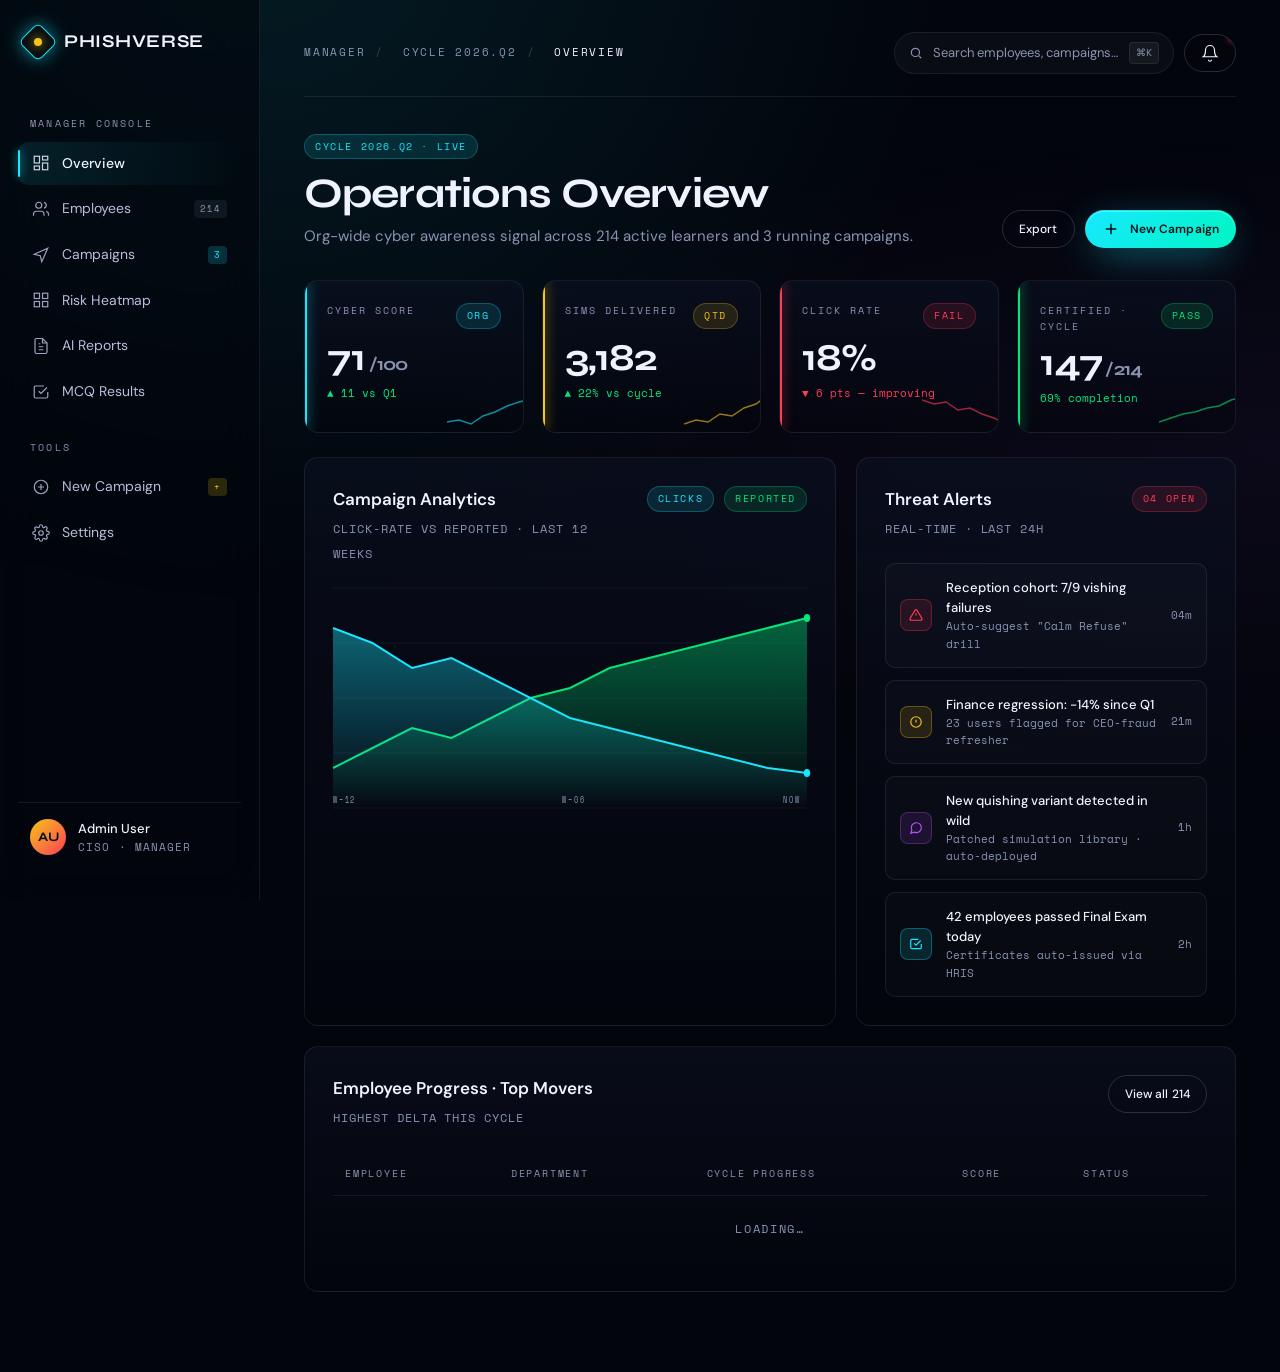
==== commit e00db407: "Phase 10: ML risk engine and behaviour analytics" ====
--- a/admin.html
+++ b/admin.html
@@ -549,10 +549,11 @@
               <th style="padding-left:28px;">Employee</th>
               <th>Department</th>
               <th>Bias Profile</th>
-              <th>Progress</th>
+              <th>Click Rate</th>
+              <th>Report Rate</th>
               <th>Score</th>
-              <th>Stage</th>
-              <th style="padding-right:28px;"></th>
+              <th>Risk</th>
+              <th style="padding-right:28px;">Status</th>
             </tr>
           </thead>
           <tbody id="empBody"></tbody>
@@ -564,7 +565,7 @@
     <section class="screen" id="screen-campaigns">
       <div class="page-head">
         <div>
-          <span class="tag gold">3 LIVE · 2 SCHEDULED</span>
+          <span class="tag gold" id="campaignsStat">LOADING…</span>
           <h1 style="margin-top:14px;">Campaigns</h1>
           <p class="lede">AI-authored attack simulations scoped per department, attack type, and difficulty.</p>
         </div>
@@ -576,82 +577,8 @@
         </div>
       </div>
 
-      <div class="grid-three">
-        <article class="card glow-card" style="cursor:none;">
-          <div class="card-head"><div><h3>Q2 Treasury Cohort</h3><span class="sub">Industry · Banking</span></div><span class="tag cyan">RUNNING</span></div>
-          <div style="margin-bottom: 18px;"><span class="tag muted">CEO&nbsp;Fraud</span> <span class="tag muted">Vishing</span> <span class="tag muted">Quishing</span></div>
-          <div style="display:flex; flex-direction:column; gap:14px;">
-            <div>
-              <div style="display:flex; justify-content:space-between; font-size:12px; margin-bottom:6px;"><span>Engaged</span><span class="mono" style="color:var(--cyan);">68 / 84</span></div>
-              <div class="bar"><div class="bar-fill" data-w="81"></div></div>
-            </div>
-            <div>
-              <div style="display:flex; justify-content:space-between; font-size:12px; margin-bottom:6px;"><span>Click rate</span><span class="mono" style="color:var(--red);">23%</span></div>
-              <div class="bar"><div class="bar-fill red" data-w="23"></div></div>
-            </div>
-          </div>
-          <div style="margin-top:18px; padding-top:14px; border-top:1px solid var(--line); font-family:var(--font-mono); font-size:11px; color:var(--muted); letter-spacing:0.1em;">DAY 7 / 14</div>
-        </article>
-
-        <article class="card glow-card">
-          <div class="card-head"><div><h3>Reception · Voice Drills</h3><span class="sub">Industry · Hospitality</span></div><span class="tag red">CRITICAL</span></div>
-          <div style="margin-bottom: 18px;"><span class="tag muted">Vishing</span> <span class="tag muted">HR&nbsp;Authority</span></div>
-          <div style="display:flex; flex-direction:column; gap:14px;">
-            <div>
-              <div style="display:flex; justify-content:space-between; font-size:12px; margin-bottom:6px;"><span>Engaged</span><span class="mono" style="color:var(--cyan);">18 / 18</span></div>
-              <div class="bar"><div class="bar-fill" data-w="100"></div></div>
-            </div>
-            <div>
-              <div style="display:flex; justify-content:space-between; font-size:12px; margin-bottom:6px;"><span>Click rate</span><span class="mono" style="color:var(--red);">78%</span></div>
-              <div class="bar"><div class="bar-fill red" data-w="78"></div></div>
-            </div>
-          </div>
-          <div style="margin-top:18px; padding-top:14px; border-top:1px solid var(--line); font-family:var(--font-mono); font-size:11px; color:var(--muted); letter-spacing:0.1em;">DAY 11 / 14</div>
-        </article>
-
-        <article class="card glow-card">
-          <div class="card-head"><div><h3>Marketing · Brand Spoof</h3><span class="sub">Industry · SaaS</span></div><span class="tag gold">RUNNING</span></div>
-          <div style="margin-bottom: 18px;"><span class="tag muted">Email</span> <span class="tag muted">QR&nbsp;Phishing</span></div>
-          <div style="display:flex; flex-direction:column; gap:14px;">
-            <div>
-              <div style="display:flex; justify-content:space-between; font-size:12px; margin-bottom:6px;"><span>Engaged</span><span class="mono" style="color:var(--cyan);">22 / 28</span></div>
-              <div class="bar"><div class="bar-fill gold" data-w="78"></div></div>
-            </div>
-            <div>
-              <div style="display:flex; justify-content:space-between; font-size:12px; margin-bottom:6px;"><span>Click rate</span><span class="mono" style="color:var(--gold);">42%</span></div>
-              <div class="bar"><div class="bar-fill gold" data-w="42"></div></div>
-            </div>
-          </div>
-          <div style="margin-top:18px; padding-top:14px; border-top:1px solid var(--line); font-family:var(--font-mono); font-size:11px; color:var(--muted); letter-spacing:0.1em;">DAY 4 / 10</div>
-        </article>
-
-        <article class="card" style="border-style:dashed; cursor:none;" onclick="showScreen('new')">
-          <div style="display:flex; flex-direction:column; align-items:center; justify-content:center; height:100%; text-align:center; padding:24px;">
-            <div style="width:48px; height:48px; border-radius:50%; border:1px solid var(--line-strong); display:grid; place-items:center; color:var(--cyan); margin-bottom:14px;">
-              <svg width="20" height="20" viewBox="0 0 24 24" fill="none" stroke="currentColor" stroke-width="1.6"><path d="M12 5v14M5 12h14"/></svg>
-            </div>
-            <h3 style="font-size:16px; font-family:var(--font-body); font-weight:500;">Author a new campaign</h3>
-            <p style="font-size:13px; color:var(--muted); margin-top:6px;">AI-generated · industry-aware · ready in 90 seconds.</p>
-          </div>
-        </article>
-
-        <article class="card">
-          <div class="card-head"><div><h3>Eng · USB Drop</h3><span class="sub">Industry · Software</span></div><span class="tag purple">SCHEDULED</span></div>
-          <p style="font-size:13px; color:var(--muted); margin: 8px 0 18px;">Physical "lost" branded drives placed in HQ common areas. Telemetry via HID detection.</p>
-          <div style="display:flex; justify-content:space-between; font-family: var(--font-mono); font-size: 11px; color: var(--muted); letter-spacing: 0.12em;">
-            <span>STARTS · 02 JUN</span>
-            <span>66 SEATS</span>
-          </div>
-        </article>
-
-        <article class="card">
-          <div class="card-head"><div><h3>HR · Bonus Wave</h3><span class="sub">Industry · Cross-functional</span></div><span class="tag purple">SCHEDULED</span></div>
-          <p style="font-size:13px; color:var(--muted); margin: 8px 0 18px;">Authority + reward trigger pairing — fake payroll/bonus letters timed to review windows.</p>
-          <div style="display:flex; justify-content:space-between; font-family: var(--font-mono); font-size: 11px; color: var(--muted); letter-spacing: 0.12em;">
-            <span>STARTS · 09 JUN</span>
-            <span>214 SEATS</span>
-          </div>
-        </article>
+      <div id="campaignsGrid" class="grid-three">
+        <!-- populated by PV.loadCampaigns() -->
       </div>
     </section>
 
@@ -689,6 +616,24 @@
           <span><span style="display:inline-block; width:10px; height:10px; background:var(--gold); border-radius:3px; margin-right:6px; vertical-align:middle;"></span>ELEVATED 66&ndash;79</span>
           <span><span style="display:inline-block; width:10px; height:10px; background:var(--red); border-radius:3px; margin-right:6px; vertical-align:middle;"></span>CRITICAL 80+</span>
         </div>
+      </div>
+
+      <!-- Real dept stats from Phase 10 ML engine -->
+      <div class="card" style="margin-top:20px; padding:0; overflow:hidden;">
+        <div class="card-head" style="padding:20px 24px;"><div><h3>Department Vulnerability · Real Data</h3><span class="sub">Click rate · Report rate · High-risk count · from gameplay telemetry</span></div><span class="tag red" id="mostVulnerable">—</span></div>
+        <table class="data-table" style="width:100%;">
+          <thead><tr>
+            <th style="padding-left:24px;">Department</th>
+            <th>Employees</th>
+            <th>Avg Score</th>
+            <th>Click Rate</th>
+            <th>Report Rate</th>
+            <th style="padding-right:24px;">High Risk</th>
+          </tr></thead>
+          <tbody id="deptStatsBody">
+            <tr><td colspan="6" style="text-align:center;color:var(--muted);padding:24px;font-family:var(--font-mono);font-size:12px;letter-spacing:0.14em;">LOADING…</td></tr>
+          </tbody>
+        </table>
       </div>
 
       <div class="grid-two" style="margin-top: 20px;">
@@ -1072,6 +1017,9 @@
     document.getElementById('crumbCur').textContent = labels[name] || name;
     document.querySelector('.sidebar')?.classList.remove('open');
     window.scrollTo({ top: 0, behavior: 'smooth' });
+    // fire registered data-load handler
+    const handler = PV._screenHandlers[name];
+    if (handler) handler();
     // re-animate bars
     const active = document.querySelector('.screen.show');
     if (active) {
@@ -1103,9 +1051,11 @@
   window.addEventListener('hashchange', routeFromHash);
   routeFromHash();
 
-  // ─── Register real employee loaders ───
+  // ─── Register real data loaders ───
   PV.onScreenShow('employees', PV.loadEmployees);
   PV.onScreenShow('overview',  PV.loadOverviewEmployees);
+  PV.onScreenShow('heatmap',   PV.loadDeptStats);
+  PV.onScreenShow('campaigns', PV.loadCampaigns);
 
   // ─── MCQ breakdown ───
   const qData = [
@@ -1204,8 +1154,9 @@
     setTimeout(() => { b.style.width = b.dataset.w + '%'; }, 300);
   });
 
-  // Load real employee data on initial overview screen
+  // Load data for initial screen
   PV.loadOverviewEmployees();
+  PV.loadCampaigns();
 </script>
 </body>
 </html>
